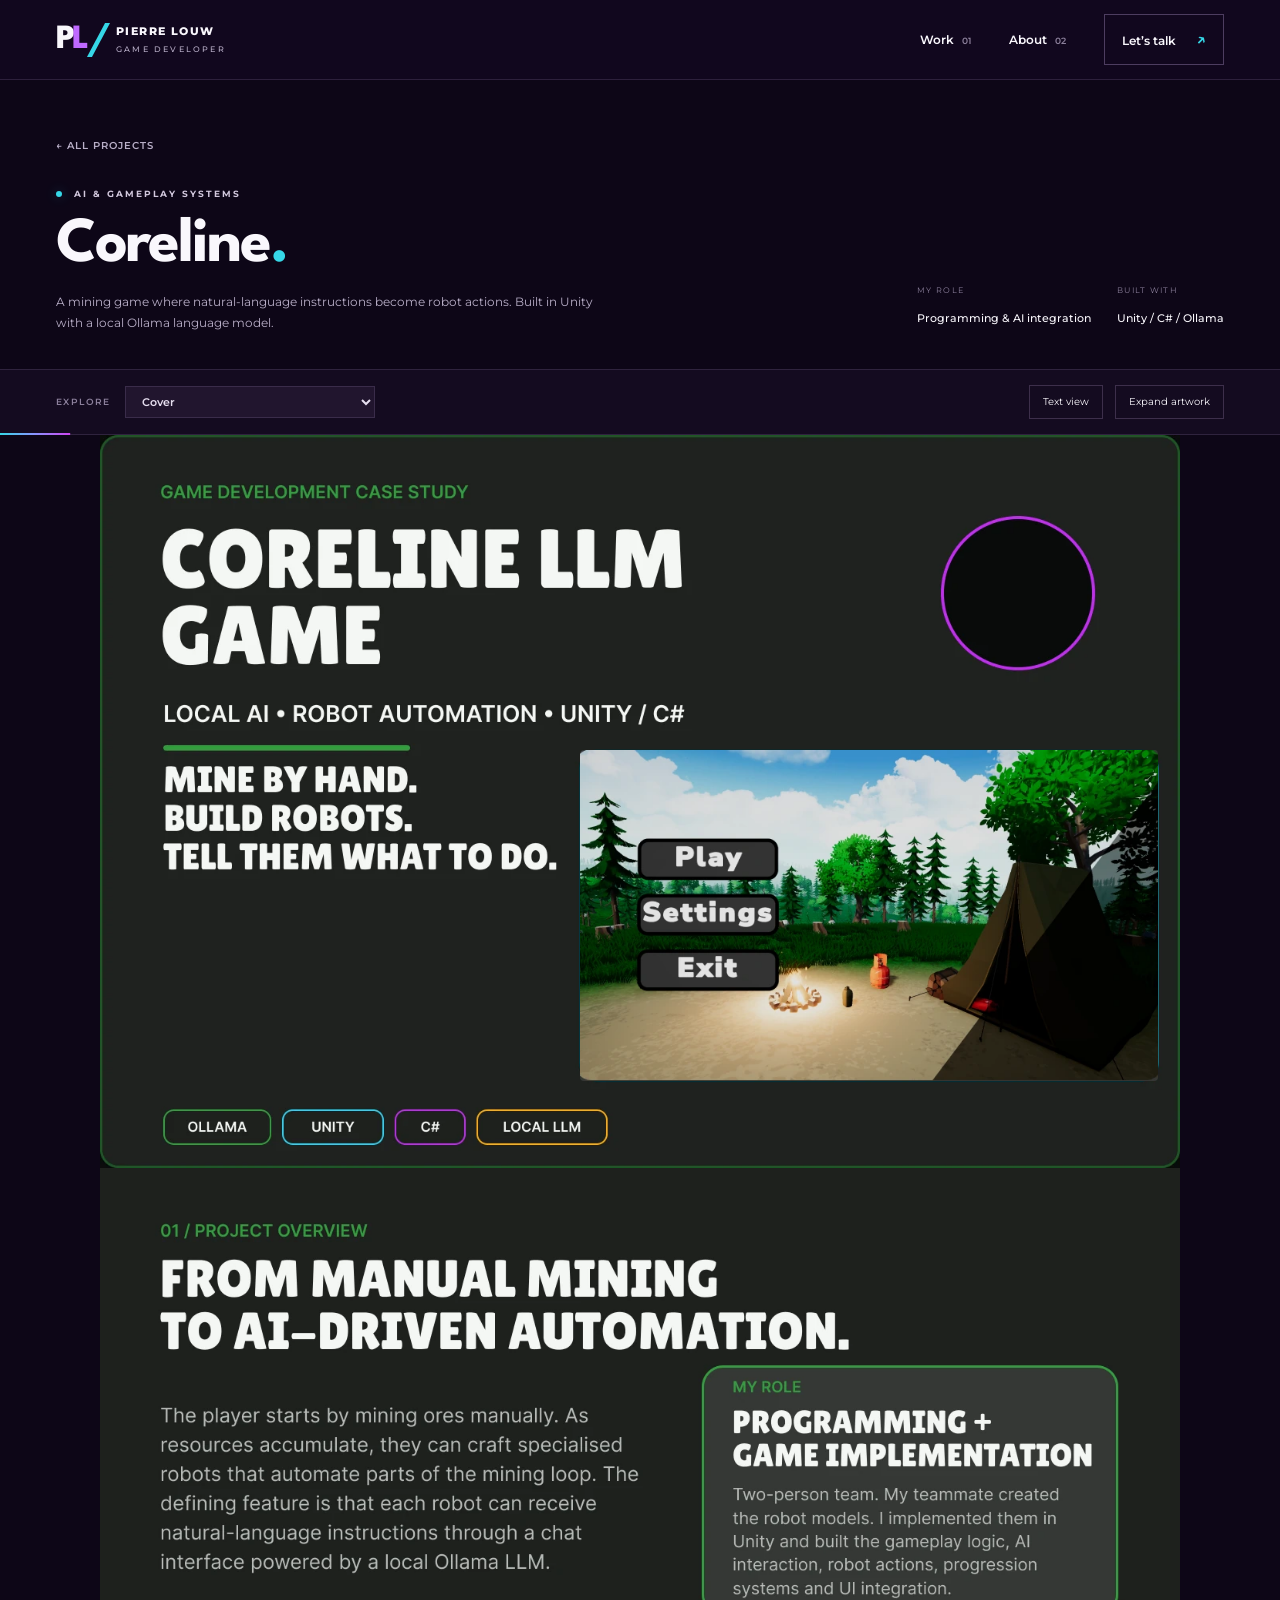
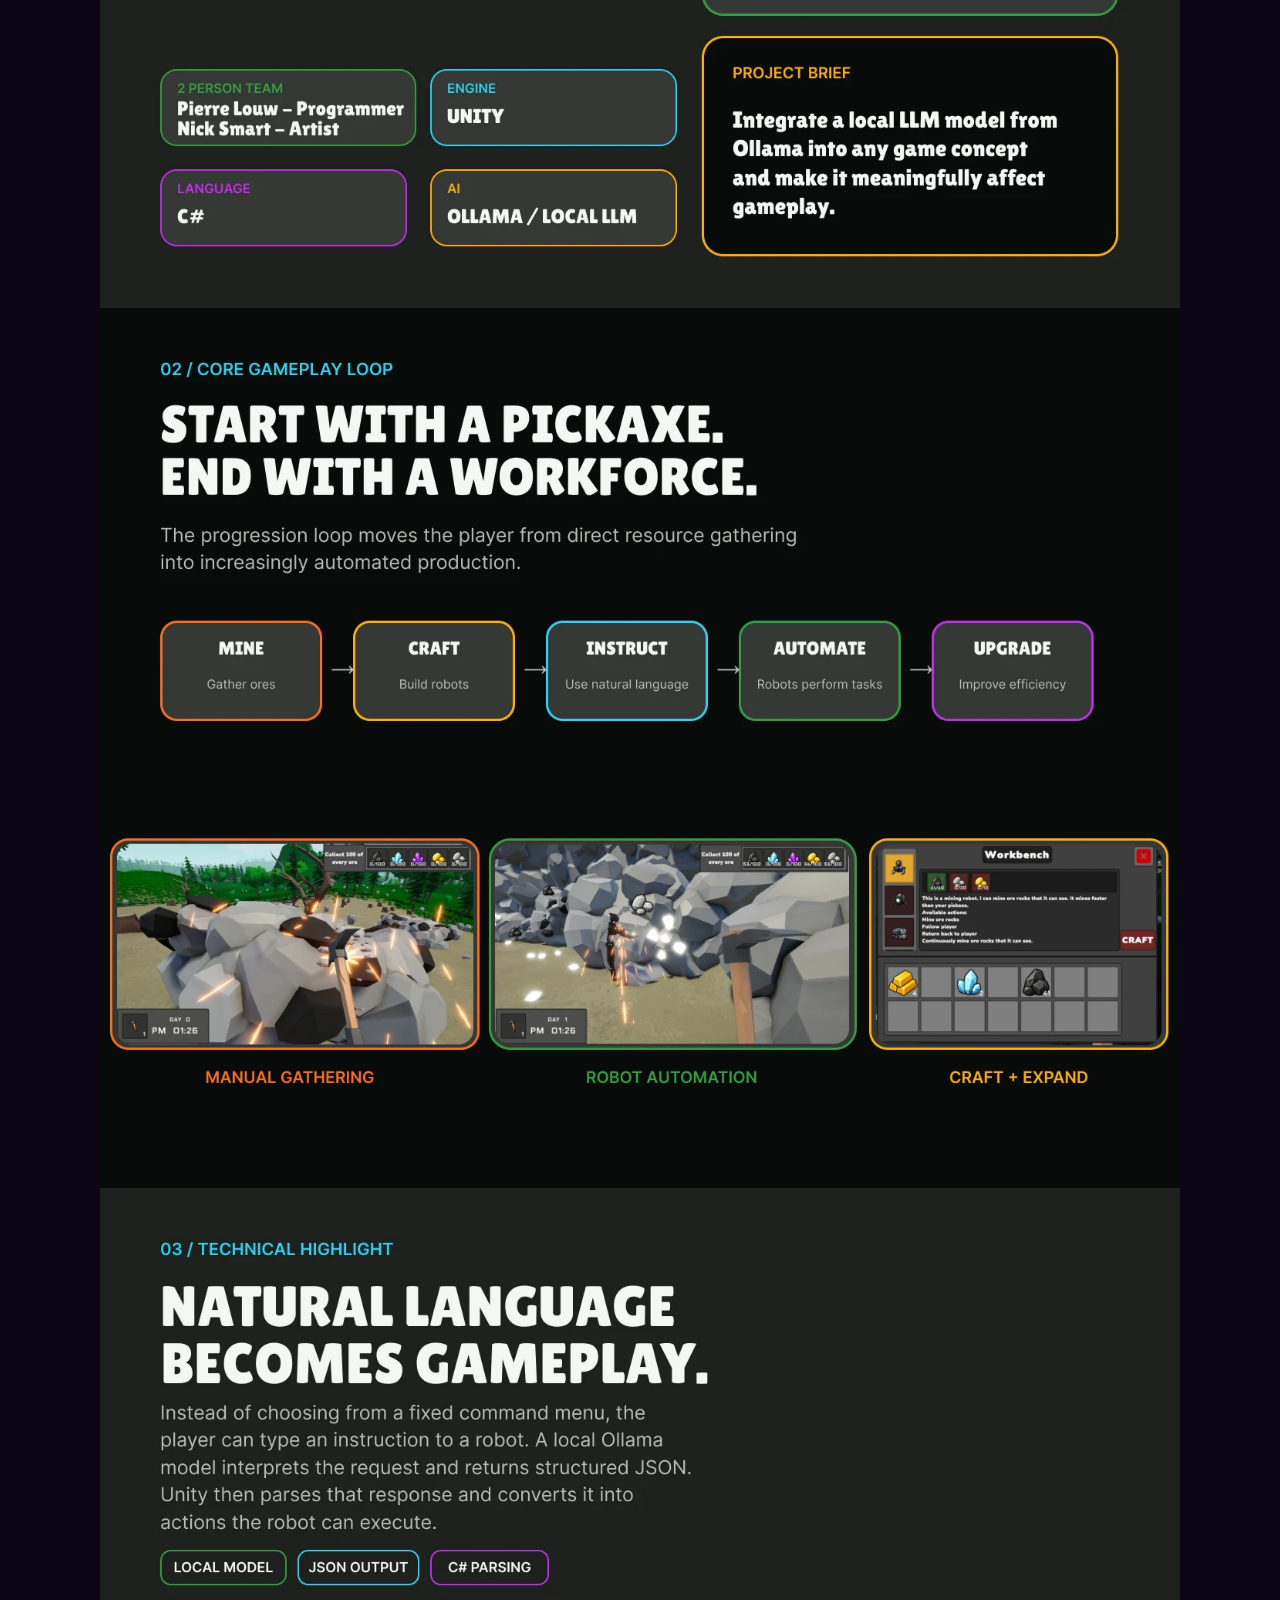
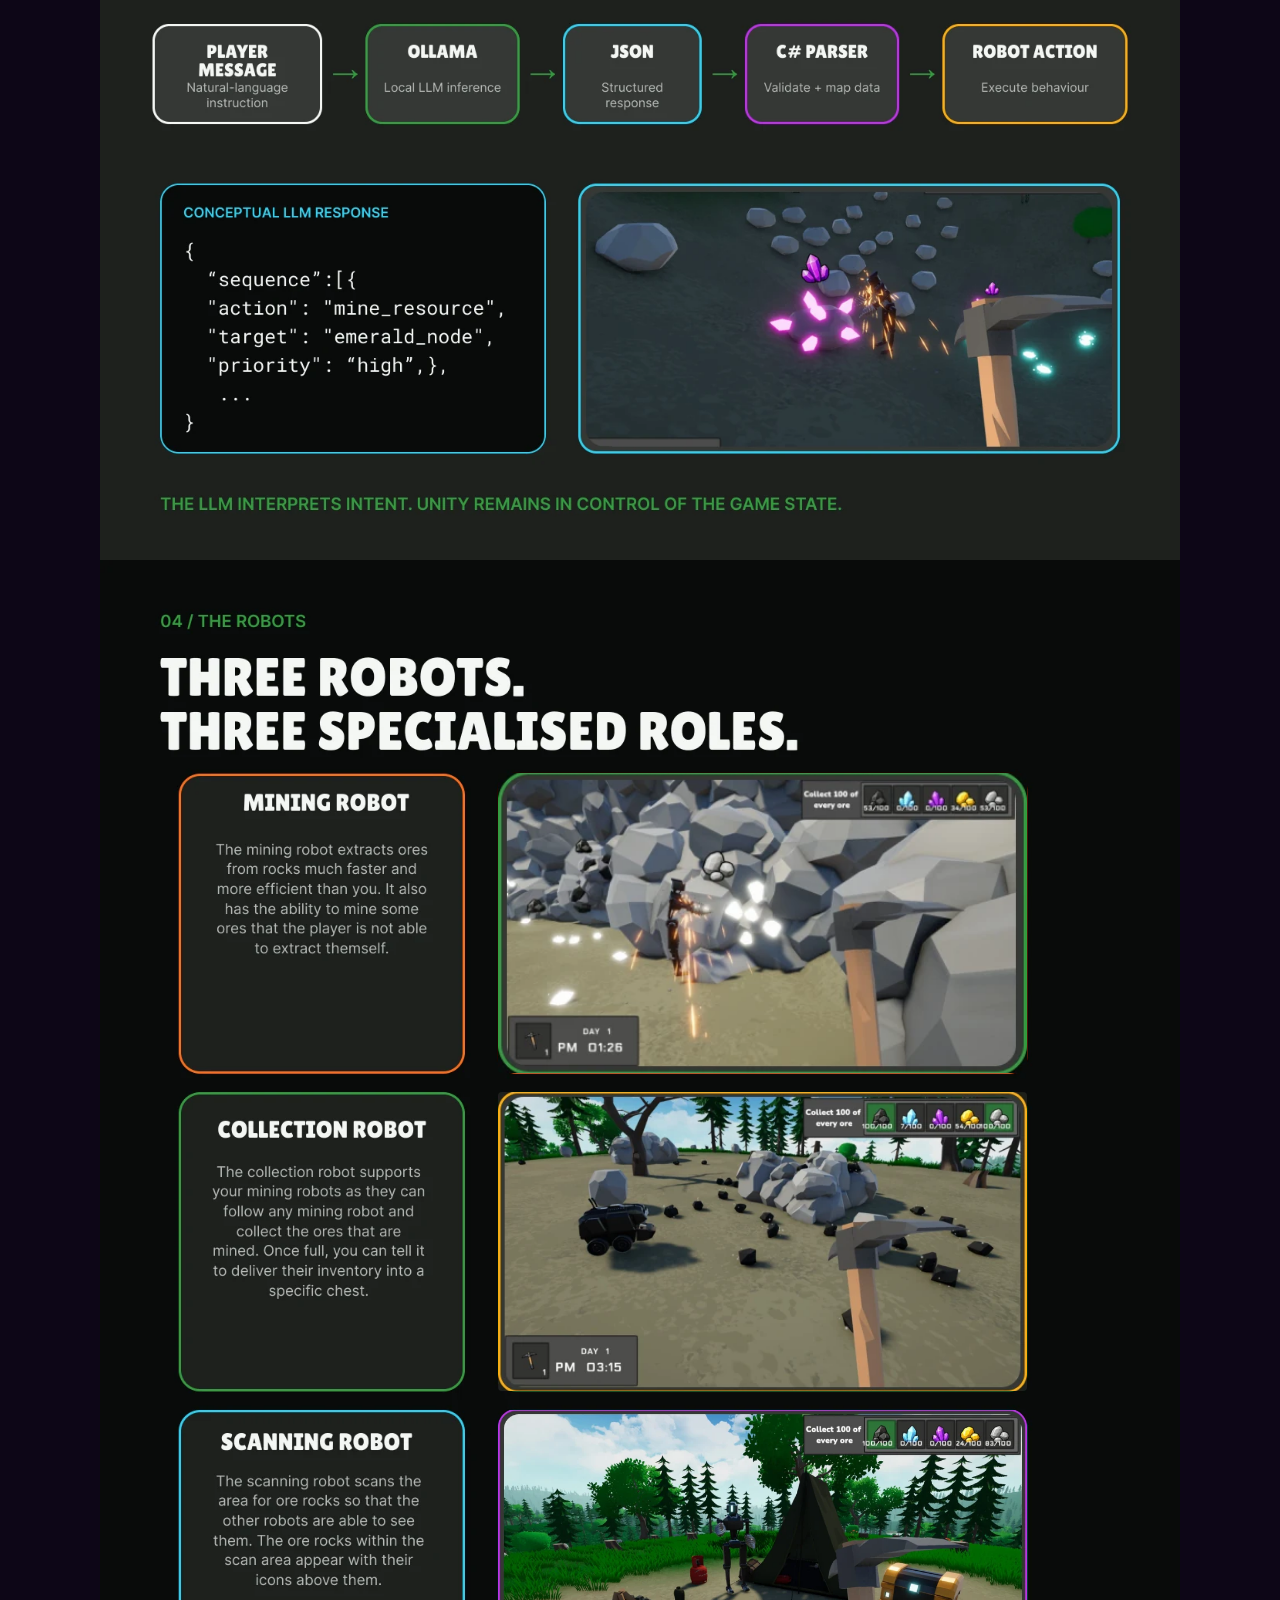
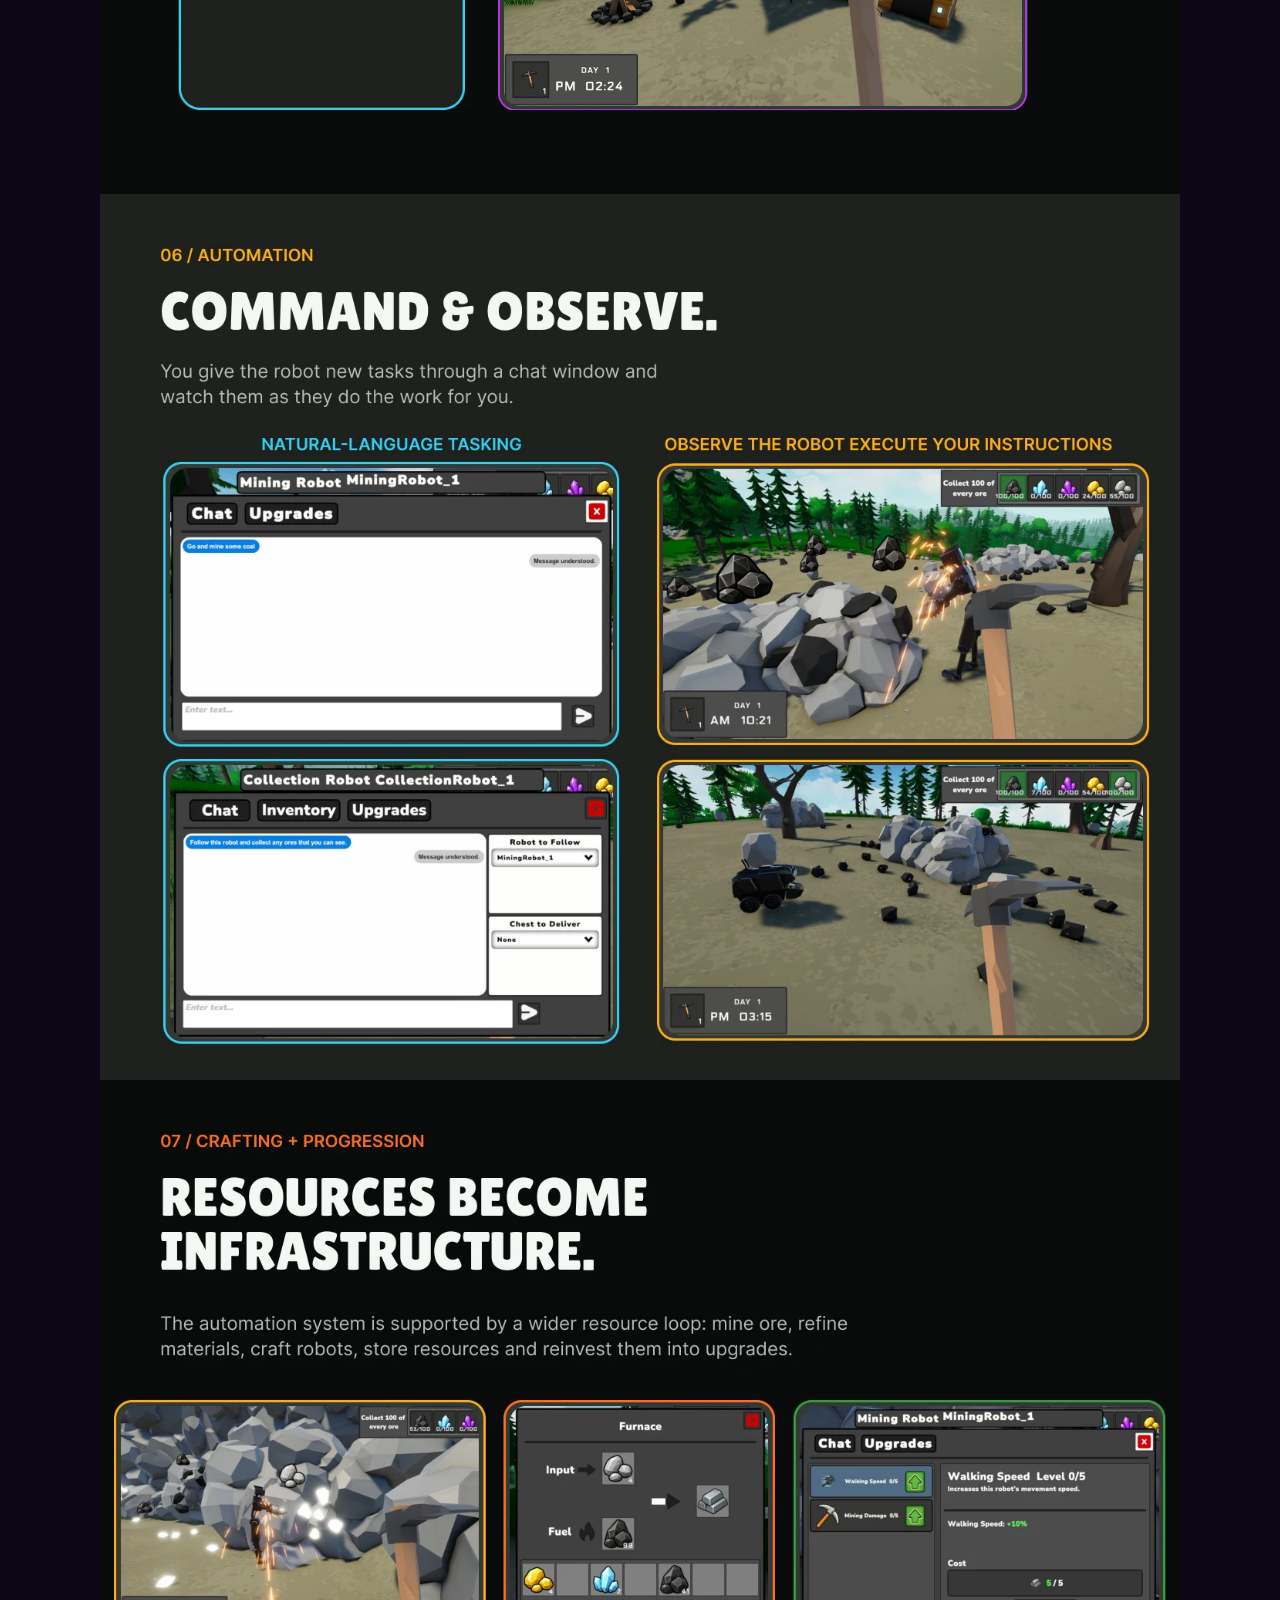
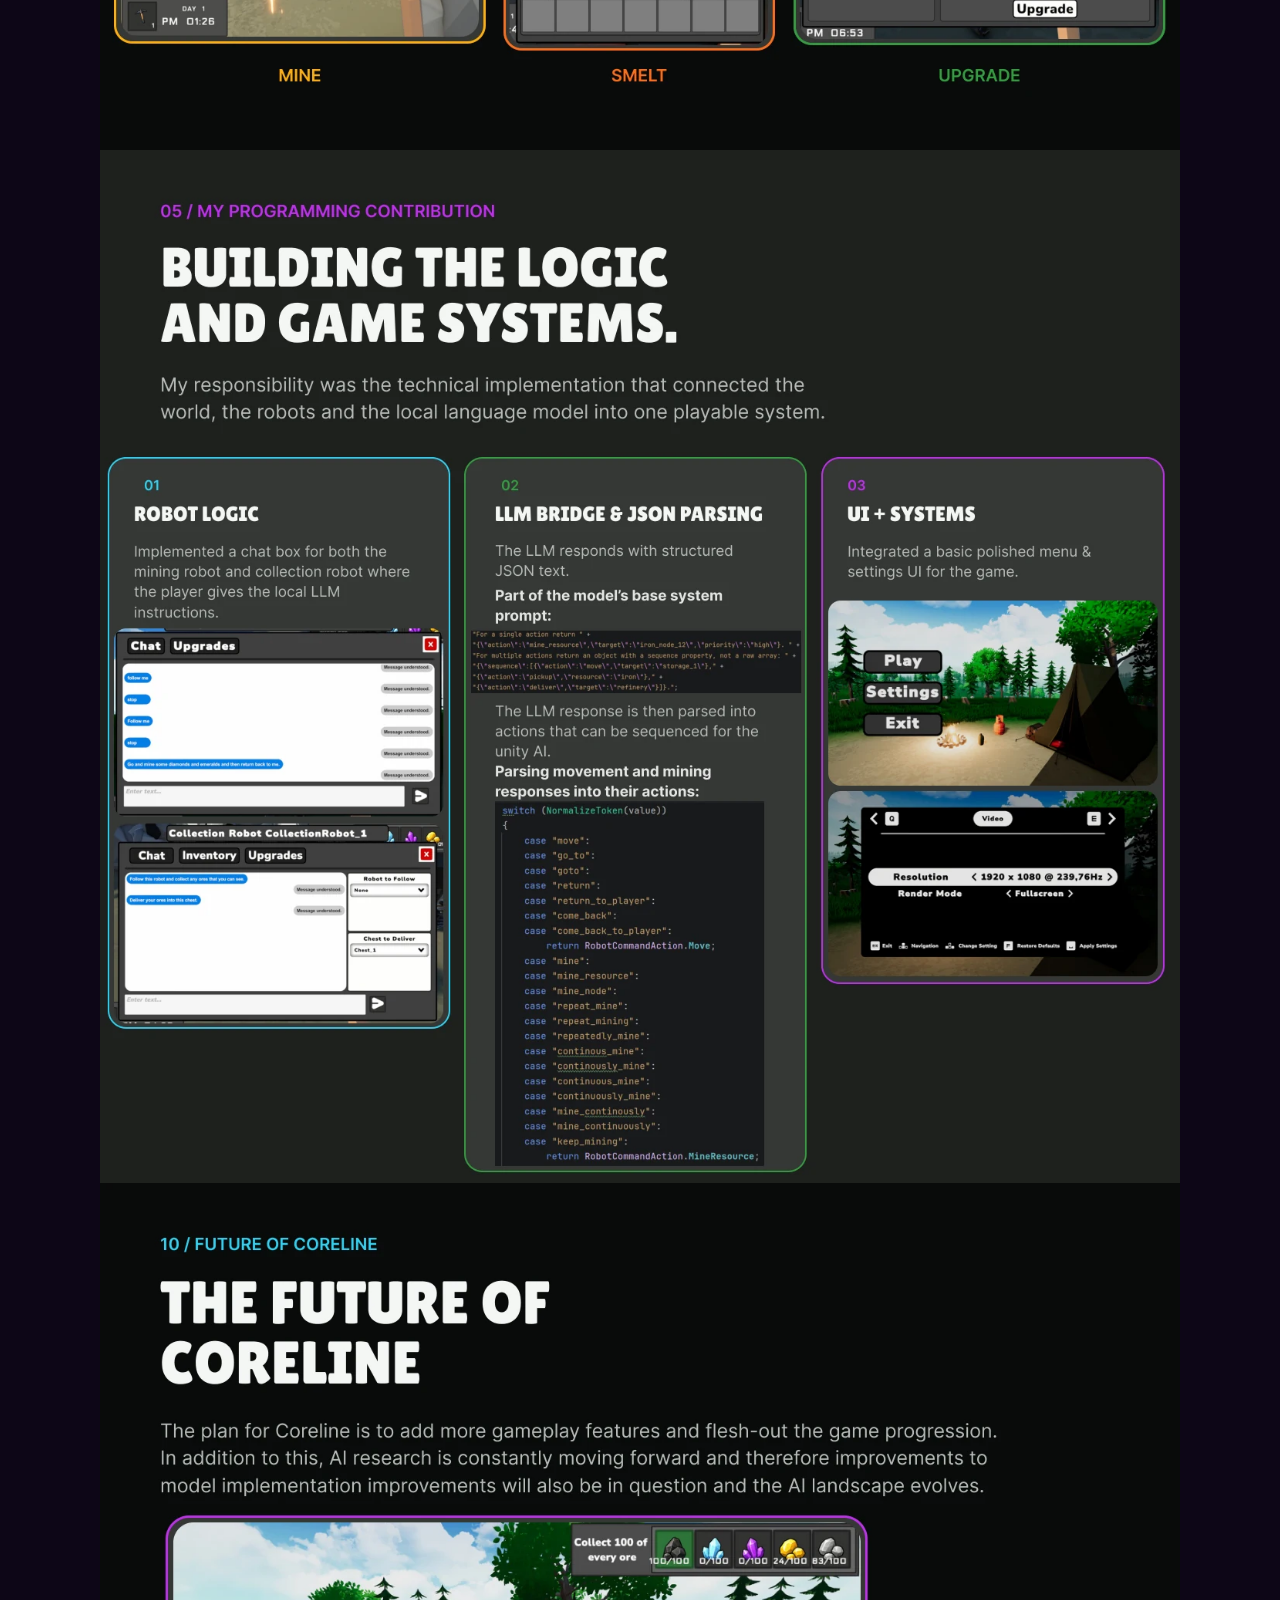
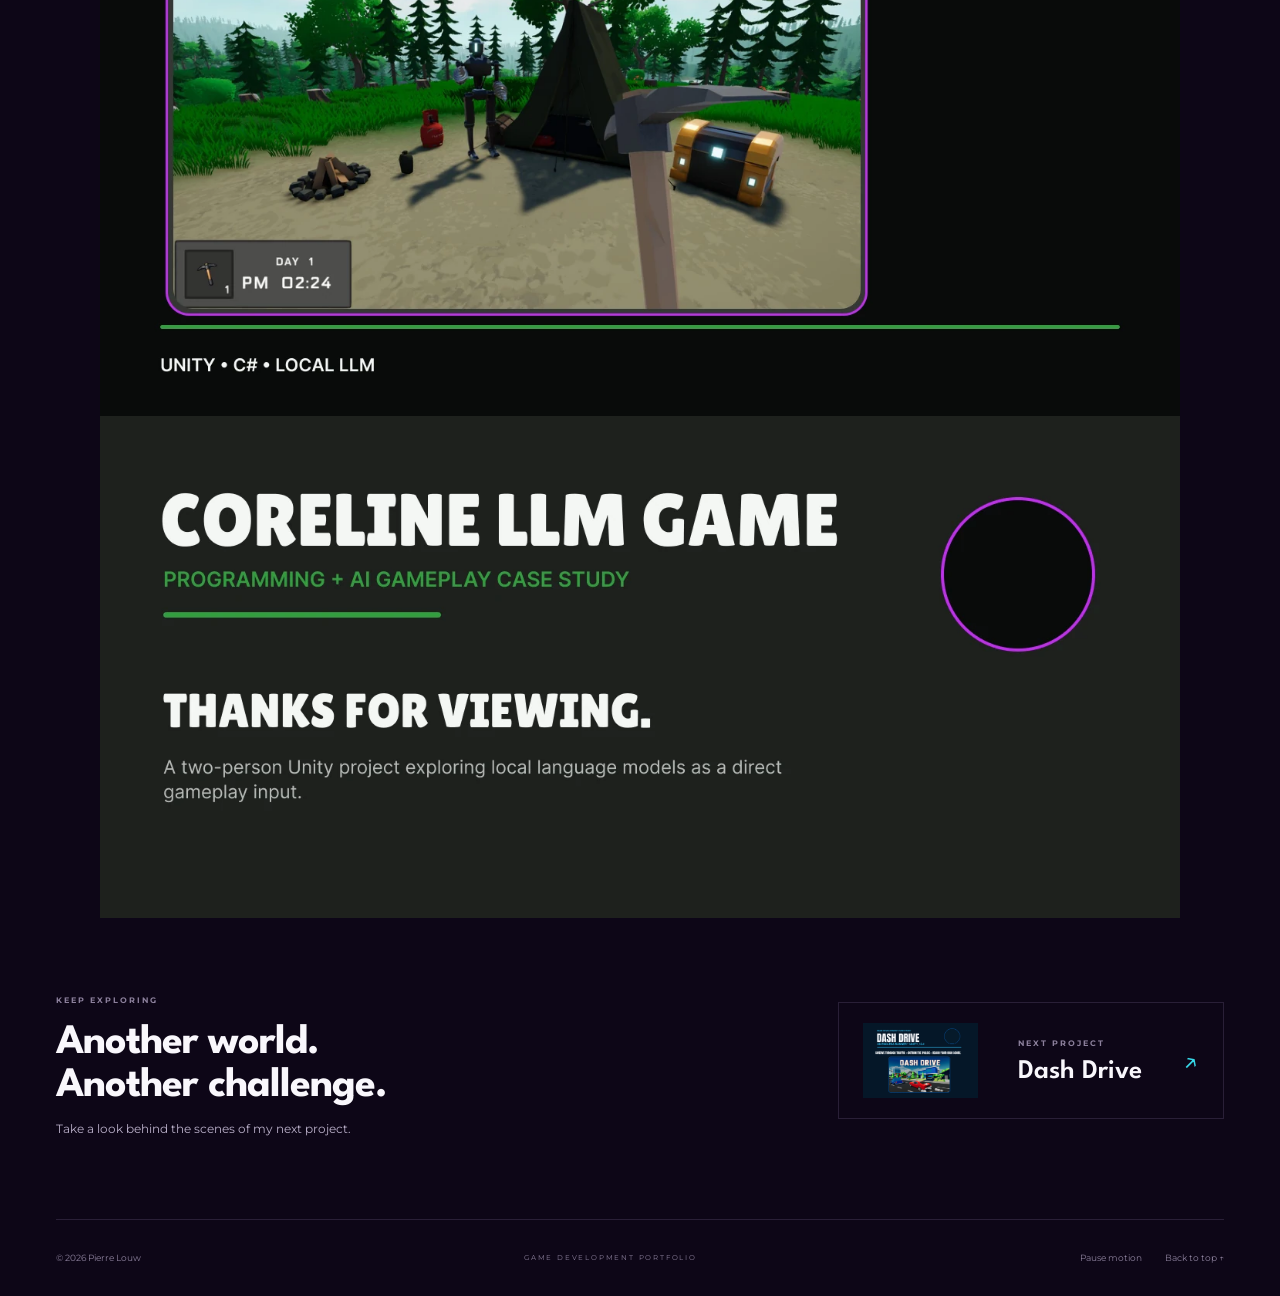
==== projects/coreline.html @ e6b5638c "Build Pierre Louw game development portfolio with scrolling case studies" ====
<!doctype html>
<html lang="en" class="project-document"><head><meta charset="utf-8"><meta name="viewport" content="width=device-width, initial-scale=1"><meta name="theme-color" content="#130821"><title>Coreline — Pierre Louw</title><meta name="description" content="A mining game where natural-language instructions become robot actions. Built in Unity with a local Ollama language model."><link rel="canonical" href="https://fate2664.github.io/projects/coreline.html"><meta property="og:title" content="Coreline — Pierre Louw"><meta property="og:description" content="A mining game where natural-language instructions become robot actions. Built in Unity with a local Ollama language model."><meta property="og:type" content="article"><meta property="og:url" content="https://fate2664.github.io/projects/coreline.html"><meta property="og:image" content="https://fate2664.github.io/assets/images/coreline-thumbnail.webp"><link rel="icon" href="../assets/images/favicon.svg" type="image/svg+xml"><link rel="preconnect" href="https://fonts.googleapis.com"><link rel="preconnect" href="https://fonts.gstatic.com" crossorigin><link href="https://fonts.googleapis.com/css2?family=League+Spartan:wght@400;500;600;700;800;900&family=Montserrat:wght@400;500;600;700;800&display=swap" rel="stylesheet"><link rel="stylesheet" href="../assets/css/styles.css"><script src="../assets/js/site.js" defer></script><script src="../assets/js/media.js" defer></script><script src="../assets/js/project.js" defer></script></head>
<body class="project-page"><a class="skip-link" href="#main">Skip to project</a>
<header class="site-header"><div class="header-inner wrap"><a class="brand" href="../" aria-label="Pierre Louw home"><span class="brand-symbol" aria-hidden="true">P<span>L</span><i></i></span><span class="brand-name">PIERRE LOUW<span>GAME DEVELOPER</span></span></a><button class="menu-toggle" aria-expanded="false" aria-controls="main-nav" aria-label="Open navigation"><span></span><span></span></button><nav id="main-nav" aria-label="Main navigation"><a href="../#work">Work<span>01</span></a><a href="../#about">About<span>02</span></a><a href="../#contact" class="nav-contact">Let’s talk <span aria-hidden="true">↗</span></a></nav></div></header>
<main id="main"><div class="project-header wrap"><a class="back-link" href="../#work">← ALL PROJECTS</a><div class="project-title-row"><div><p class="eyebrow"><span class="status-dot" aria-hidden="true"></span>AI & GAMEPLAY SYSTEMS</p><h1>Coreline<span class="cyan">.</span></h1><p class="project-intro">A mining game where natural-language instructions become robot actions. Built in Unity with a local Ollama language model.</p></div><div class="project-facts"><div><span>MY ROLE</span><strong>Programming & AI integration</strong></div><div><span>BUILT WITH</span><strong>Unity / C# / Ollama</strong></div></div></div></div>
<div class="project-toolbar"><div class="wrap project-toolbar-inner"><label for="section-select"><span>EXPLORE</span><select id="section-select" aria-label="Jump to a project section"><option value="section-01">Cover</option><option value="section-02">Project overview</option><option value="section-03">Core gameplay loop</option><option value="section-04">Natural language becomes gameplay</option><option value="section-05">The robots</option><option value="section-06">Command & observe</option><option value="section-07">Crafting & progression</option><option value="section-08">Programming contribution</option><option value="section-09">The future</option><option value="section-10">Thanks for viewing</option></select></label><div class="toolbar-buttons"><button type="button" class="toolbar-button" data-text-view aria-pressed="false">Text view</button><button type="button" class="toolbar-button expand-button" data-expand aria-pressed="false">Expand artwork</button></div></div><div class="reading-progress" aria-hidden="true"></div></div>
<noscript><style>.project-toolbar{display:none}.section-copy{display:block}</style><p class="viewer-note">The artwork and project text are available below. Enable JavaScript for section navigation and media controls.</p></noscript>
<div class="gallery" data-project="coreline"><section class="art-section" id="section-01" data-title="Cover" data-width="1400" data-height="950" aria-label="Cover">
  <div class="artwork" style="--section-ratio:1400/950"><img src="../assets/projects/coreline/section-01.webp" alt="Coreline — Cover. Select Text view above for the written content." width="1400" height="950" loading="eager" decoding="async"><img class="media-overlay cover-overlay" src="../assets/images/coreline-menu.webp" alt="Coreline main menu at a forest campsite" width="733" height="413"></div>
  <div class="section-copy"><h2>Cover</h2><p>GAME DEVELOPMENT CASE STUDY
CORELINE LLM 
GAME
LOCAL AI • ROBOT AUTOMATION • UNITY / C#
MINE BY HAND. 
BUILD ROBOTS.
TELL THEM WHAT TO DO.
OLLAMA
UNITY
C#
LOCAL LLM</p></div></section><section class="art-section" id="section-02" data-title="Project overview" data-width="1400" data-height="960" aria-label="Project overview">
  <div class="artwork" style="--section-ratio:1400/960"><img src="../assets/projects/coreline/section-02.webp" alt="Coreline — Project overview. Select Text view above for the written content." width="1400" height="960" loading="lazy" decoding="async"></div>
  <div class="section-copy"><h2>Project overview</h2><p>01 / PROJECT OVERVIEW
FROM MANUAL MINING
TO AI-DRIVEN AUTOMATION.
The player starts by mining ores manually. As 
resources accumulate, they can craft specialised 
robots that automate parts of the mining loop. The 
defining feature is that each robot can receive 
natural-language instructions through a chat 
interface powered by a local Ollama LLM.
MY ROLE
PROGRAMMING +
GAME IMPLEMENTATION
Two-person team. My teammate created 
the robot models. I implemented them in 
Unity and built the gameplay logic, AI 
interaction, robot actions, progression 
systems and UI integration.
2 PERSON TEAM
Pierre Louw - Programmer
Nick Smart - Artist
ENGINE
UNITY
PROJECT BRIEF
Integrate a local LLM model from 
Ollama into any game concept 
and make it meaningfully affect 
gameplay.
LANGUAGE
C#
AI
OLLAMA / LOCAL LLM</p></div></section><section class="art-section" id="section-03" data-title="Core gameplay loop" data-width="1400" data-height="1140" aria-label="Core gameplay loop">
  <div class="artwork" style="--section-ratio:1400/1140"><img src="../assets/projects/coreline/section-03.webp" alt="Coreline — Core gameplay loop. Select Text view above for the written content." width="1400" height="1140" loading="lazy" decoding="async"></div>
  <div class="section-copy"><h2>Core gameplay loop</h2><p>02 / CORE GAMEPLAY LOOP
START WITH A PICKAXE.
END WITH A WORKFORCE.
The progression loop moves the player from direct resource gathering 
into increasingly automated production.
MINE
Gather ores
→
CRAFT
Build robots
→
INSTRUCT
Use natural language →
AUTOMATE
Robots perform tasks →
UPGRADE
Improve efficiency
MANUAL GATHERING
ROBOT AUTOMATION
CRAFT + EXPAND</p></div></section><section class="art-section" id="section-04" data-title="Natural language becomes gameplay" data-width="1400" data-height="1260" aria-label="Natural language becomes gameplay">
  <div class="artwork" style="--section-ratio:1400/1260"><img src="../assets/projects/coreline/section-04.webp" alt="Coreline — Natural language becomes gameplay. Select Text view above for the written content." width="1400" height="1260" loading="lazy" decoding="async"></div>
  <div class="section-copy"><h2>Natural language becomes gameplay</h2><p>03 / TECHNICAL HIGHLIGHT
NATURAL LANGUAGE
BECOMES GAMEPLAY.
Instead of choosing from a fixed command menu, the 
player can type an instruction to a robot. A local Ollama 
model interprets the request and returns structured JSON. 
Unity then parses that response and converts it into 
actions the robot can execute.
LOCAL MODEL
JSON OUTPUT
C# PARSING
PLAYER 
MESSAGE
Natural-language 
instruction
→
OLLAMA
Local LLM inference →
JSON
Structured 
response
→
C# PARSER
Validate + map data →
ROBOT ACTION
Execute behaviour
CONCEPTUAL LLM RESPONSE
{
  “sequence”:[{
  &quot;action&quot;: &quot;mine_resource&quot;,
  &quot;target&quot;: &quot;emerald_node&quot;,
  &quot;priority&quot;: “high”,},
   ...
}
THE LLM INTERPRETS INTENT. UNITY REMAINS IN CONTROL OF THE GAME STATE.</p></div></section><section class="art-section" id="section-05" data-title="The robots" data-width="1400" data-height="1600" aria-label="The robots">
  <div class="artwork" style="--section-ratio:1400/1600"><img src="../assets/projects/coreline/section-05.webp" alt="Coreline — The robots. Select Text view above for the written content." width="1400" height="1600" loading="lazy" decoding="async"><img class="media-overlay robot-mining" src="../assets/images/coreline-mining.webp" alt="Coreline gameplay still" loading="lazy"><img class="media-overlay robot-collection" src="../assets/images/coreline-collection.webp" alt="Coreline gameplay still" loading="lazy"><img class="media-overlay robot-scanning" src="../assets/images/coreline-scanning.webp" alt="Coreline gameplay still" loading="lazy"></div>
  <div class="section-copy"><h2>The robots</h2><p>04 / THE ROBOTS
THREE ROBOTS.
THREE SPECIALISED ROLES.
MINING ROBOT
The mining robot extracts ores 
from rocks much faster and  
more efficient than you. It also 
has the ability to mine some 
ores that the player is not able 
to extract themself.
COLLECTION ROBOT
The collection robot supports 
your mining robots as they can 
follow any mining robot and 
collect the ores that are 
mined. Once full, you can tell it 
to deliver their inventory into a 
specific chest.
SCANNING ROBOT
The scanning robot scans the 
area for ore rocks so that the 
other robots are able to see 
them. The ore rocks within the 
scan area appear with their 
icons above them.</p></div></section><section class="art-section" id="section-06" data-title="Command &amp; observe" data-width="1400" data-height="1148" aria-label="Command &amp; observe">
  <div class="artwork" style="--section-ratio:1400/1148"><img src="../assets/projects/coreline/section-06.webp" alt="Coreline — Command &amp; observe. Select Text view above for the written content." width="1400" height="1148" loading="lazy" decoding="async"></div>
  <div class="section-copy"><h2>Command &amp; observe</h2><p>06 / AUTOMATION
COMMAND &amp; OBSERVE.
You give the robot new tasks through a chat window and 
watch them as they do the work for you.
NATURAL-LANGUAGE TASKING
OBSERVE THE ROBOT EXECUTE YOUR INSTRUCTIONS</p></div></section><section class="art-section" id="section-07" data-title="Crafting &amp; progression" data-width="1400" data-height="869" aria-label="Crafting &amp; progression">
  <div class="artwork" style="--section-ratio:1400/869"><img src="../assets/projects/coreline/section-07.webp" alt="Coreline — Crafting &amp; progression. Select Text view above for the written content." width="1400" height="869" loading="lazy" decoding="async"></div>
  <div class="section-copy"><h2>Crafting &amp; progression</h2><p>07 / CRAFTING + PROGRESSION
RESOURCES BECOME
INFRASTRUCTURE.
The automation system is supported by a wider resource loop: mine ore, refine 
materials, craft robots, store resources and reinvest them into upgrades.
MINE
SMELT
UPGRADE</p></div></section><section class="art-section" id="section-08" data-title="Programming contribution" data-width="1400" data-height="1339" aria-label="Programming contribution">
  <div class="artwork" style="--section-ratio:1400/1339"><img src="../assets/projects/coreline/section-08.webp" alt="Coreline — Programming contribution. Select Text view above for the written content." width="1400" height="1339" loading="lazy" decoding="async"></div>
  <div class="section-copy"><h2>Programming contribution</h2><p>05 / MY PROGRAMMING CONTRIBUTION
BUILDING THE LOGIC  
AND GAME SYSTEMS.
My responsibility was the technical implementation that connected the 
world, the robots and the local language model into one playable system.
ROBOT LOGIC
01
LLM BRIDGE &amp; JSON PARSING
02
03
UI + SYSTEMS
Implemented a chat box for both the 
mining robot and collection robot where 
the player gives the local LLM 
instructions.
The LLM responds with structured 
JSON text.
Part of the model’s base system 
prompt:
Integrated a basic polished menu &amp; 
settings UI for the game.
The LLM response is then parsed into 
actions that can be sequenced for the 
unity AI.
Parsing movement and mining 
responses into their actions:</p></div></section><section class="art-section" id="section-09" data-title="The future" data-width="1400" data-height="1080" aria-label="The future">
  <div class="artwork" style="--section-ratio:1400/1080"><img src="../assets/projects/coreline/section-09.webp" alt="Coreline — The future. Select Text view above for the written content." width="1400" height="1080" loading="lazy" decoding="async"></div>
  <div class="section-copy"><h2>The future</h2><p>10 / FUTURE OF CORELINE
THE FUTURE OF 
CORELINE
The plan for Coreline is to add more gameplay features and flesh-out the game progression. 
In addition to this, AI research is constantly moving forward and therefore improvements to 
model implementation improvements will also be in question and the AI landscape evolves.
UNITY • C# • LOCAL LLM</p></div></section><section class="art-section" id="section-10" data-title="Thanks for viewing" data-width="1400" data-height="650" aria-label="Thanks for viewing">
  <div class="artwork" style="--section-ratio:1400/650"><img src="../assets/projects/coreline/section-10.webp" alt="Coreline — Thanks for viewing. Select Text view above for the written content." width="1400" height="650" loading="lazy" decoding="async"></div>
  <div class="section-copy"><h2>Thanks for viewing</h2><p>CORELINE LLM GAME
PROGRAMMING + AI GAMEPLAY CASE STUDY
THANKS FOR VIEWING.
A two-person Unity project exploring local language models as a direct 
gameplay input.</p></div></section></div>
<div class="project-next wrap"><div><p class="small-label">KEEP EXPLORING</p><h2>Another world.<br>Another challenge.</h2><p>Take a look behind the scenes of my next project.</p></div><a class="next-project-link" href="dash-drive.html"><img src="../assets/images/dash-drive-thumbnail.webp" alt="" width="115" height="75" loading="lazy"><span><span class="small-label">NEXT PROJECT</span><strong>Dash Drive</strong></span><span aria-hidden="true">↗</span></a></div></main>
<footer class="site-footer wrap"><p>© <span data-year>2026</span> Pierre Louw</p><span>GAME DEVELOPMENT PORTFOLIO</span><div><button class="motion-toggle" type="button" aria-pressed="false">Pause motion</button><a href="#main">Back to top ↑</a></div></footer></body></html>
---- assets/css/styles.css ----
:root{--bg:#130821;--deep:#0d0617;--panel:#1b102a;--white:#f9f7fc;--muted:#b9afc8;--faint:#8c809c;--cyan:#36d7e7;--purple:#bf69ff;--line:rgba(201,174,235,.15);--gradient:linear-gradient(110deg,#36d7e7 0%,#8895ff 48%,#ce45f1 100%);--heading:'League Spartan',Arial,sans-serif;--body:'Montserrat',Arial,sans-serif}
*{box-sizing:border-box}html{scroll-behavior:smooth;scroll-padding-top:105px}body{margin:0;background:var(--bg);color:var(--white);font-family:var(--body);font-size:14px;line-height:1.8;-webkit-font-smoothing:antialiased}button,input,select{font:inherit}button,a{-webkit-tap-highlight-color:transparent}button{cursor:pointer}a{color:inherit;text-decoration:none}img{max-width:100%;display:block}svg{display:block}button{color:inherit}h1,h2,h3,p{margin:0}h1,h2,h3{font-family:var(--heading);line-height:1.02}a,button,select{touch-action:manipulation}a:focus-visible,button:focus-visible,select:focus-visible{outline:2px solid var(--cyan);outline-offset:6px}::selection{background:#7955b0;color:white}.wrap{width:min(1240px,calc(100% - 112px));margin-inline:auto}.gradient-text{background:var(--gradient);-webkit-background-clip:text;background-clip:text;color:transparent}.cyan{color:var(--cyan)}.purple{color:var(--purple)}.small-label,.eyebrow{font-size:10px;letter-spacing:2px;font-weight:700}.eyebrow{display:flex;align-items:center;gap:12px;line-height:1.7;color:#d2c8dd}.section-number{color:var(--cyan)}.section-space{padding-block:112px}.skip-link{position:fixed;top:10px;left:20px;z-index:1000;transform:translateY(-200%);background:var(--cyan);color:var(--deep);padding:10px 18px}.skip-link:focus{transform:none}
.site-header{height:96px;position:relative;z-index:30;border-bottom:1px solid var(--line);background:rgba(19,8,33,.8)}.header-inner{height:100%;display:flex;justify-content:space-between;align-items:center}.brand{display:flex;align-items:center;gap:15px}.brand-symbol{position:relative;display:inline-flex;align-items:center;font:800 34px/1 var(--heading);letter-spacing:-3px}.brand-symbol>span{color:var(--purple)}.brand-symbol i{display:block;width:5px;height:34px;background:var(--cyan);transform:skew(-28deg);margin-left:10px}.brand-name{font-size:11px;font-weight:800;letter-spacing:1.4px;line-height:1.4}.brand-name>span{font-size:8px;font-weight:500;display:block;letter-spacing:2.2px;color:var(--muted);margin-top:4px}nav{display:flex;align-items:center;gap:38px}nav a{font-size:12px;font-weight:600;display:flex;gap:8px;align-items:baseline;transition:color .2s}nav a>span{font-size:9px;color:var(--faint)}nav a:hover{color:var(--cyan)}nav .nav-contact{border:1px solid rgba(167,143,195,.4);padding:9px 17px;gap:20px}nav .nav-contact>span{font-size:17px;color:var(--cyan)}.menu-toggle{display:none}
.hero{position:relative;min-height:680px;padding-top:74px;padding-bottom:90px;display:grid;grid-template-columns:1.1fr 1fr;align-items:center;gap:15px}.hero-copy{position:relative;z-index:2}.hero h1{font-size:clamp(80px,8.2vw,122px);font-weight:800;letter-spacing:-4.5px;margin:26px 0 18px;line-height:.88}.hero-role{font-size:18px;font-weight:600;letter-spacing:-.6px}.hero-description{font-size:14px;line-height:1.9;margin-top:16px;color:var(--muted)}.hero-actions{display:flex;gap:30px;align-items:center;margin-top:30px}.button{display:inline-flex;align-items:center;justify-content:center;gap:28px;font-size:11px;font-weight:800;padding:15px 22px;transition:transform .25s,box-shadow .25s;background:none;border:1px solid var(--line)}.button-primary{background:var(--gradient);border:0;color:#100b20}.button-primary:hover{transform:translateY(-3px);box-shadow:0 8px 28px #815dff33}.button>span{font-size:21px;line-height:1}.text-link{font-size:11px;font-weight:600;display:inline-flex;align-items:center;gap:17px}.text-link:hover{color:var(--cyan)}.text-link>span{font-size:18px}.status-dot{width:6px;height:6px;border-radius:50%;background:var(--cyan);box-shadow:0 0 12px #36d7e74d}.hero-bottom{position:absolute;bottom:27px;inset-inline:0;display:flex;justify-content:space-between;align-items:center;color:var(--faint)}.hero-bottom .small-label{font-size:8px;letter-spacing:1.9px}.scroll-cue{font-size:8px;letter-spacing:2px;display:flex;align-items:center;gap:20px}.scroll-cue>span{color:var(--cyan);font-size:20px;animation:scroll-cue 2.5s ease-in-out infinite}
.hero-art{height:470px;position:relative;isolation:isolate;perspective:800px;--pointer-x:0deg;--pointer-y:0deg}.shard{position:absolute;inset:0;transition:transform .8s ease}.shard-back{background:linear-gradient(15deg,#431866,#9a27d2);clip-path:polygon(14% 1%,87% 1%,51% 70%);opacity:.72;transform:translateY(-28px);animation:float-back 8s ease-in-out infinite}.shard-left{background:linear-gradient(20deg,#34c6dd,#9a7cf7 65%,#b936ed);clip-path:polygon(47% 0%,6% 87%,69% 87%);opacity:.8;transform:translateY(7px);animation:float-left 9s ease-in-out infinite}.shard-right{background:linear-gradient(170deg,#b345eb,#7d71eb 50%,#32cbdf);clip-path:polygon(94% 4%,48% 60%,91% 96%);opacity:.85;animation:float-right 10s ease-in-out infinite}.shard-front{background:linear-gradient(30deg,#9955f0,#3ab8df);clip-path:polygon(50% 57%,22% 100%,76% 100%);opacity:.38}.controller-wrap{position:absolute;inset:0;display:grid;place-items:center;transform:rotateY(var(--pointer-x)) rotateX(var(--pointer-y));transition:transform .8s ease;filter:drop-shadow(0 10px 20px #150420c9);z-index:3}.controller{width:86%;transform:rotate(-8deg);filter:drop-shadow(0 0 8px #ce83f03a)}.art-orbit{position:absolute;border:1px solid #ad8cde29;inset:15% -3%;transform:rotate(-27deg);z-index:-1}.orbit-two{inset:8% 12%;transform:rotate(33deg);border-color:#72d6e321}.art-tag{position:absolute;z-index:4;font-family:monospace;font-size:18px;border:1px solid #9f81bd6e;background:#160b26bb;backdrop-filter:blur(8px);padding:9px 14px}.tag-code{top:13%;left:-1%;color:var(--cyan);transform:rotate(-8deg)}.tag-plus{right:1%;bottom:16%;color:#dabaee;font-size:29px;line-height:1;padding:13px 18px;transform:rotate(8deg)}.art-caption{position:absolute;bottom:2%;right:12%;font-size:9px;letter-spacing:3px;color:#e2d8f2}.art-cross{position:absolute;color:var(--cyan);font-size:18px;font-weight:400}.cross-one{right:0;top:-8px}.cross-two{bottom:0;left:-2%;color:var(--purple)}
.tool-strip{border-block:1px solid var(--line);background:#1a0e29}.tool-strip>.wrap{display:flex;justify-content:space-between;align-items:center;gap:16px;padding-block:22px;font-size:11px;font-weight:700;letter-spacing:2px;color:#c7bbd7}.tool-strip i{height:4px;width:4px;flex-shrink:0;background:var(--purple);transform:rotate(45deg)}.section-heading{display:flex;justify-content:space-between;align-items:end;gap:40px;margin-bottom:46px}.section-heading h2,.about-heading h2,.contact-section h2{font-size:clamp(42px,4.6vw,66px);font-weight:700;letter-spacing:-2px;margin-top:20px;line-height:1.02}.section-heading>p{color:var(--muted);font-size:12px;padding-bottom:5px;line-height:1.9}.project-grid{display:grid;grid-template-columns:1fr 1fr;gap:36px}.project-card{display:block;min-width:0}.project-image{position:relative;height:auto;aspect-ratio:1.42;overflow:hidden;border:1px solid var(--line);background:#051724}.project-image img{width:100%;height:100%;object-fit:contain;transition:transform .65s cubic-bezier(.2,.8,.2,1),filter .65s}.coreline-image{background:#1e2420}.project-open{position:absolute;right:18px;top:18px;display:grid;place-items:center;height:38px;width:38px;border-radius:50%;border:1px solid #ffffff30;background:#10081dbe;font-size:23px;transition:background .25s,transform .25s;opacity:0;transform:translate(-6px,6px)}.project-card:hover .project-image img{transform:scale(1.025);filter:brightness(1.08)}.project-card:hover .project-open,.project-card:focus-visible .project-open{opacity:1;transform:none;background:#201136}.project-index{position:absolute;bottom:15px;left:18px;font-size:8px;font-weight:600;letter-spacing:1.5px;background:#0c0617c9;padding:4px 8px;color:#e0d7ed;opacity:0;transition:opacity .25s}.project-card:hover .project-index{opacity:1}.project-meta{display:flex;justify-content:space-between;gap:12px;font-size:8px;letter-spacing:1.4px;font-weight:700;margin-top:23px}.project-category{color:var(--cyan)}.project-type{color:var(--faint)}.project-card h3{font-size:33px;letter-spacing:-.8px;margin-top:12px;display:flex;justify-content:space-between;align-items:center}.project-card h3>span{font-family:var(--body);font-size:25px;font-weight:400;color:#d4aef4;transition:transform .25s}.project-card:hover h3>span{transform:translate(3px,-3px)}.project-card>p{color:var(--muted);margin-top:10px;font-size:12px}.project-bottom{border-top:1px solid var(--line);margin-top:22px;padding-top:16px;display:flex;justify-content:space-between;font-size:9px;color:var(--faint);gap:10px}.project-bottom>span:last-child{color:#dfd4ec}.project-bottom>span:last-child>span{margin-left:10px;color:var(--cyan)}
.about-section{background:linear-gradient(105deg,#1c102c,#160c25);border-block:1px solid var(--line)}.about-grid{display:grid;grid-template-columns:1fr 1fr;gap:90px}.about-heading h2{font-size:58px}.about-copy p{font-size:13px;line-height:2;color:var(--muted);margin-top:20px}.about-copy .about-lead{font-family:var(--heading);font-size:26px;line-height:1.4;color:var(--white);margin-top:0;letter-spacing:-.3px}.about-copy strong{font-weight:500;color:#e1d9eb}.skills-list{margin-top:34px;border-top:1px solid var(--line)}.skills-list>div{padding-top:22px}.skills-list .small-label{font-size:8px;letter-spacing:1.7px;color:#a898b9}.skills-list p{margin-top:5px;font-size:12px;color:#e0d7ec}.skills-list p span{color:#785492;margin:0 8px}.about-geometry{width:230px;height:150px;margin-top:38px;position:relative}.about-geometry>span{position:absolute;inset:0;clip-path:polygon(0 0,100% 0,50% 100%);background:linear-gradient(160deg,#8940dc,#4446b1);opacity:.6}.about-geometry>span:nth-child(2){transform:rotate(180deg) translate(0,0);background:linear-gradient(15deg,#31d3e6,#ab38e9);width:140px;left:45px;opacity:.8}.about-geometry>span:nth-child(3){transform:translateX(35px);background:linear-gradient(80deg,#32cee240,#981ae962);width:100px}.about-geometry>div{position:absolute;inset:0;display:grid;place-items:center;font-family:monospace;font-size:31px;color:#f2eaff}.location{margin-top:24px;color:var(--muted);font-size:10px}.location>span{color:var(--cyan);font-size:20px;vertical-align:middle;margin-right:8px}.contact-section{position:relative;overflow:hidden;padding-block:110px 120px}.contact-section h2{font-size:80px}.contact-section p:not(.eyebrow){color:var(--muted);font-size:13px;line-height:1.9;margin-top:24px}.contact-email{display:inline-flex;gap:35px;font-size:24px;letter-spacing:-.5px;margin-top:33px;padding-bottom:12px;border-bottom:1px solid #87669e;font-weight:600;transition:border-color .2s,color .2s}.contact-email>span{color:var(--cyan)}.contact-email:hover{border-color:var(--cyan);color:var(--cyan)}.contact-github{display:flex;width:fit-content;margin-top:20px;color:var(--muted)}.contact-shape{position:absolute;right:-70px;top:90px;height:400px;width:400px;clip-path:polygon(50% 0,100% 100%,0 100%);background:linear-gradient(155deg,#b83bee15,#8156cf3b,#31c6df0c);transform:rotate(30deg);z-index:-1}.site-footer{border-top:1px solid var(--line);padding-block:24px;display:flex;justify-content:space-between;align-items:center;gap:25px;color:var(--faint);font-size:9px}.site-footer>span{font-size:7px;letter-spacing:1.8px}.site-footer>div{display:flex;align-items:center;gap:23px}.motion-toggle{border:0;background:none;color:var(--faint);padding:6px 0;font-size:9px}.site-footer a:hover,.motion-toggle:hover{color:var(--cyan)}
/* Project galleries: continuous artwork, real URLs, and an accessible text view. */
.project-page{background:var(--deep)}.project-page .site-header{height:80px}.project-header{padding-block:52px 35px}.back-link{display:inline-flex;gap:12px;color:var(--muted);font-size:10px;font-weight:600;letter-spacing:1px}.back-link:hover{color:var(--cyan)}.project-title-row{display:flex;justify-content:space-between;gap:35px;align-items:end;margin-top:29px}.project-title-row .eyebrow{font-size:9px}.project-title-row h1{font-size:64px;letter-spacing:-2px;margin-top:12px}.project-intro{font-size:12px;color:var(--muted);max-width:550px;margin-top:12px}.project-facts{display:flex;gap:26px;white-space:nowrap;padding-bottom:4px}.project-facts>div>span{display:block;font-size:8px;letter-spacing:1.3px;color:var(--faint);margin-bottom:7px}.project-facts>div>strong{font-size:11px;font-weight:500}.project-toolbar{position:sticky;top:0;z-index:25;background:#150c22f5;backdrop-filter:blur(14px);border-block:1px solid var(--line);height:66px}.project-toolbar-inner{display:flex;align-items:center;justify-content:space-between;height:100%;gap:15px}.project-toolbar label{font-size:9px;color:var(--faint);font-weight:600;letter-spacing:1.4px;display:flex;align-items:center;gap:14px}.project-toolbar select{background:#21152e;color:#e7dff0;font-size:11px;border:1px solid var(--line);padding:7px 32px 7px 12px;max-width:250px;border-radius:0}.toolbar-buttons{display:flex;gap:12px}.toolbar-button{font-size:10px;border:1px solid #b69acc40;background:transparent;padding:6px 13px;min-height:34px;display:inline-flex;align-items:center;gap:8px}.toolbar-button:hover,.toolbar-button[aria-pressed=true]{background:#37204b;color:#fff;border-color:#a272cb}.reading-progress{height:2px;position:absolute;bottom:-1px;left:0;width:100%;transform-origin:left;transform:scaleX(0);background:var(--gradient)}.gallery{max-width:1080px;margin-inline:auto;background:#081620;position:relative}.gallery.expanded{max-width:1400px}.art-section{margin:0;position:relative;scroll-margin-top:66px}.artwork{position:relative}.artwork>img:not(.media-overlay),.artwork>video{display:block;width:100%;height:auto}.artwork>img:not(.media-overlay){aspect-ratio:var(--section-ratio);background:#15181a}.artwork>video{aspect-ratio:var(--section-ratio);object-fit:contain}.media-overlay{position:absolute;object-fit:cover;border-radius:4px}.cover-overlay{left:44.43%;top:43.05%;width:53.57%;height:45.05%}.robot-mining{left:36.86%;top:17.31%;width:49%;height:24.31%}.robot-collection{left:36.86%;top:43.13%;width:49%;height:24.25%}.robot-scanning{left:36.86%;top:68.88%;width:49%;height:24.31%}.section-copy{display:none;padding:48px;max-width:840px;margin:auto;color:#c6bdcf}.section-copy h2{font-size:32px;color:var(--white);margin-bottom:24px}.section-copy p{white-space:pre-line;line-height:1.9;font-size:15px}.text-mode{background:#1c1229}.text-mode .artwork{display:none}.text-mode .section-copy{display:block}.text-mode .art-section{border-bottom:1px solid var(--line)}.project-next{padding-block:65px 80px;display:flex;justify-content:space-between;align-items:center;gap:30px}.project-next .small-label{color:var(--faint);font-size:8px}.project-next h2{font-size:42px;margin-top:15px;letter-spacing:-1px}.project-next p{color:var(--muted);font-size:12px;margin-top:10px}.next-project-link{border:1px solid var(--line);padding:20px 24px;display:flex;align-items:center;gap:40px;transition:border-color .2s,background .2s}.next-project-link:hover{border-color:var(--purple);background:#261334}.next-project-link img{width:115px;height:75px;object-fit:cover}.next-project-link .small-label{display:block;margin-bottom:9px}.next-project-link strong{font:600 27px var(--heading)}.next-project-link>span:last-child{font-size:28px;color:var(--cyan)}.viewer-note{font-size:10px;color:var(--muted);padding:12px 20px;text-align:center;background:#1b1128}.viewer-note:empty{display:none}noscript .viewer-note{display:block}
.js .reveal{opacity:0;transform:translateY(24px);transition:opacity .8s ease,transform .8s cubic-bezier(.2,.7,.2,1)}.js .reveal.is-visible{opacity:1;transform:none}.intro-in{animation:enter 1s both cubic-bezier(.2,.7,.2,1)}.hero h1{animation-delay:.1s}.hero-role{animation-delay:.18s}.hero-description{animation-delay:.24s}.hero-actions{animation-delay:.3s}.hero-art{animation-delay:.2s}.project-card:nth-child(2){transition-delay:.1s!important}@keyframes enter{from{opacity:0;transform:translateY(18px)}to{opacity:1;transform:none}}@keyframes scroll-cue{0%,100%{transform:translateY(0)}50%{transform:translateY(5px)}}@keyframes float-back{0%,100%{transform:translateY(-28px)}50%{transform:translateY(-14px)}}@keyframes float-left{0%,100%{transform:translateY(7px)}50%{transform:translateY(-5px)}}@keyframes float-right{0%,100%{transform:translateY(0)}50%{transform:translateY(14px)}}
.motion-paused *,.motion-paused *::before,.motion-paused *::after{animation:none!important;transition:none!important;scroll-behavior:auto!important}.motion-paused .reveal{opacity:1!important;transform:none!important}.motion-paused .controller-wrap{transform:none}
@media(min-width:1550px){.hero{min-height:750px}.hero-art{height:520px}.hero h1{font-size:130px}}
@media(max-width:1100px){.wrap{width:calc(100% - 72px)}.hero{min-height:640px;padding-top:60px}.hero-art{height:390px}.hero h1{font-size:90px}.hero-role{font-size:15px}.about-grid{gap:55px}.about-heading h2{font-size:48px}.project-facts{gap:16px}.project-title-row h1{font-size:54px}.next-project-link{gap:22px}.project-meta{font-size:7px;letter-spacing:1px}.project-grid{gap:28px}}
@media(max-width:760px){.wrap{width:calc(100% - 40px)}.site-header{height:78px}.brand-name{font-size:10px}.brand-name>span{font-size:7px}.brand-symbol{font-size:29px}.brand-symbol i{height:29px;width:4px}nav{gap:21px}nav a{font-size:10px}nav a>span{display:none}nav .nav-contact{padding:7px 12px;gap:8px}nav .nav-contact>span{display:inline;font-size:14px}.hero{padding-top:55px;min-height:620px;grid-template-columns:1.2fr 1fr;gap:0}.hero h1{font-size:78px;letter-spacing:-3px}.hero-art{height:290px;margin-right:-10px;margin-left:-40px;opacity:.85}.hero-role{font-size:12px}.hero-description{font-size:12px}.hero .eyebrow{font-size:8px;letter-spacing:1.1px}.hero-actions{gap:22px}.button{padding:13px 16px;gap:18px;font-size:10px}.hero-actions .text-link{font-size:10px;gap:10px}.art-caption{font-size:7px}.tag-code{font-size:12px;left:0}.tag-plus{font-size:20px;padding:8px 12px}.section-space{padding-block:76px}.tool-strip>.wrap{font-size:8px;letter-spacing:1.1px;gap:7px;padding-block:18px}.tool-strip i{width:3px;height:3px}.section-heading{align-items:start;gap:25px}.section-heading h2{font-size:48px}.section-heading>p{font-size:10px;margin-top:34px}.project-grid{gap:25px}.project-meta{display:block;font-size:7px;letter-spacing:.7px}.project-type{display:none}.project-card h3{font-size:29px}.project-card>p{font-size:10px;line-height:1.8}.project-bottom{font-size:8px;display:block}.project-bottom>span{display:block}.project-bottom>span:last-child{margin-top:6px}.about-grid{gap:35px}.about-heading .eyebrow{font-size:8px;letter-spacing:1.1px}.about-heading h2{font-size:40px}.about-copy .about-lead{font-size:24px}.about-copy p{font-size:12px}.about-geometry{width:200px;height:130px}.skills-list p{font-size:10px}.contact-section h2{font-size:64px}.contact-email{font-size:22px}.site-footer{flex-wrap:wrap;gap:8px;font-size:8px;padding-block:22px}.site-footer>span{display:none}.project-title-row{display:block}.project-facts{margin-top:25px;gap:25px}.project-toolbar select{max-width:210px;font-size:10px}.project-toolbar label{font-size:8px;gap:9px}.toolbar-buttons{gap:8px}.toolbar-button{font-size:9px;padding:6px 9px}.project-next{gap:20px}.project-next h2{font-size:32px}.project-next p{font-size:10px}.next-project-link{gap:14px;padding:15px}.next-project-link img{width:75px;height:65px}.next-project-link strong{font-size:22px}}
@media(max-width:540px){.wrap{width:calc(100% - 40px)}.menu-toggle{display:flex;flex-direction:column;justify-content:center;gap:6px;width:42px;height:42px;border:1px solid var(--line);background:transparent;padding:11px}.menu-toggle>span{height:1px;width:18px;background:var(--white);transition:transform .2s}.menu-toggle[aria-expanded=true]>span:first-child{transform:translateY(3.5px) rotate(45deg)}.menu-toggle[aria-expanded=true]>span:last-child{transform:translateY(-3.5px) rotate(-45deg)}.js #main-nav{display:none;position:absolute;top:77px;left:0;right:0;padding:25px;background:#1b0f2c;border-bottom:1px solid var(--line);gap:25px}.js #main-nav.is-open{display:flex}.js #main-nav a{font-size:12px}html:not(.js) .menu-toggle{display:none}html:not(.js) .brand-name{display:none}.hero{padding-top:43px;min-height:auto;display:block;padding-bottom:68px}.hero-copy{z-index:3}.hero h1{font-size:90px;letter-spacing:-4px;line-height:.9;margin-block:24px 19px}.hero-role{font-size:14px}.hero-description{font-size:13px;max-width:270px}.hero-art{height:310px;width:310px;max-width:90%;margin:34px auto 18px;opacity:1}.hero-actions{margin-top:25px}.hero .eyebrow{font-size:8px;letter-spacing:1.5px}.hero-bottom{bottom:19px}.hero-bottom .small-label{font-size:6px;letter-spacing:1px}.scroll-cue{font-size:6px;gap:9px;letter-spacing:1px}.art-caption{font-size:7px;right:9%}.tool-strip>.wrap{font-size:7px;letter-spacing:.5px;gap:7px;padding-block:18px}.tool-strip>.wrap span:last-child,.tool-strip i:last-of-type{display:none}.section-heading{display:block;margin-bottom:30px}.section-heading>p{margin-top:20px;font-size:12px}.section-heading h2{font-size:50px}.eyebrow{font-size:8px;letter-spacing:1.7px}.project-grid{grid-template-columns:1fr;gap:46px}.project-meta{display:flex;font-size:8px;letter-spacing:1px;margin-top:18px}.project-type{display:inline;font-size:7px}.project-card h3{font-size:34px}.project-card>p{font-size:12px}.project-bottom{display:flex;font-size:9px;margin-top:17px;padding-top:13px}.project-bottom>span:last-child{margin-top:0}.project-image{aspect-ratio:1.42}.project-open{opacity:1;transform:none;top:12px;right:12px;width:30px;height:30px;font-size:18px}.about-grid{grid-template-columns:1fr;gap:32px}.about-heading h2{font-size:48px}.about-geometry{display:none}.about-heading .location{margin-top:20px}.about-copy .about-lead{font-size:26px}.about-copy p{font-size:12px;line-height:2}.skills-list p{font-size:10px}.contact-section h2{font-size:64px}.contact-email{font-size:19px;gap:20px}.contact-section p:not(.eyebrow){font-size:12px}.contact-shape{width:260px;height:260px;right:-150px;top:140px}.site-footer{align-items:center}.site-footer>div{gap:14px}.motion-toggle{font-size:8px}.project-page .site-header{height:78px}.project-header{padding-block:32px 28px}.project-title-row{margin-top:22px}.project-title-row h1{font-size:48px}.project-facts{gap:21px}.project-facts>div>strong{font-size:9px}.project-facts>div>span{font-size:7px}.project-toolbar{height:62px}.project-toolbar .wrap{width:calc(100% - 24px)}.project-toolbar label>span{display:none}.project-toolbar select{max-width:172px;width:100%;font-size:9px;padding:8px}.toolbar-buttons{gap:6px}.toolbar-button{font-size:8px;padding:6px 8px}.expand-button{display:none}.art-section{scroll-margin-top:62px}.section-copy{padding:30px 24px}.section-copy h2{font-size:27px}.section-copy p{font-size:14px}.project-next{display:block;padding-block:45px 55px}.next-project-link{margin-top:25px;justify-content:space-between}.next-project-link img{width:100px;height:70px}.next-project-link strong{font-size:25px}.viewer-note{font-size:9px}.project-page .site-footer{margin-top:0}}
@media(prefers-reduced-motion:reduce){html{scroll-behavior:auto}*,*::before,*::after{animation:none!important;transition:none!important}.js .reveal{opacity:1;transform:none}.controller-wrap{transform:none!important}}
/* The decorative orbital frames must not create horizontal page scrolling. */
body{overflow-x:clip}

html{overflow-x:clip}

html.project-document{scroll-padding-top:0}

html.project-document{overflow-anchor:none}
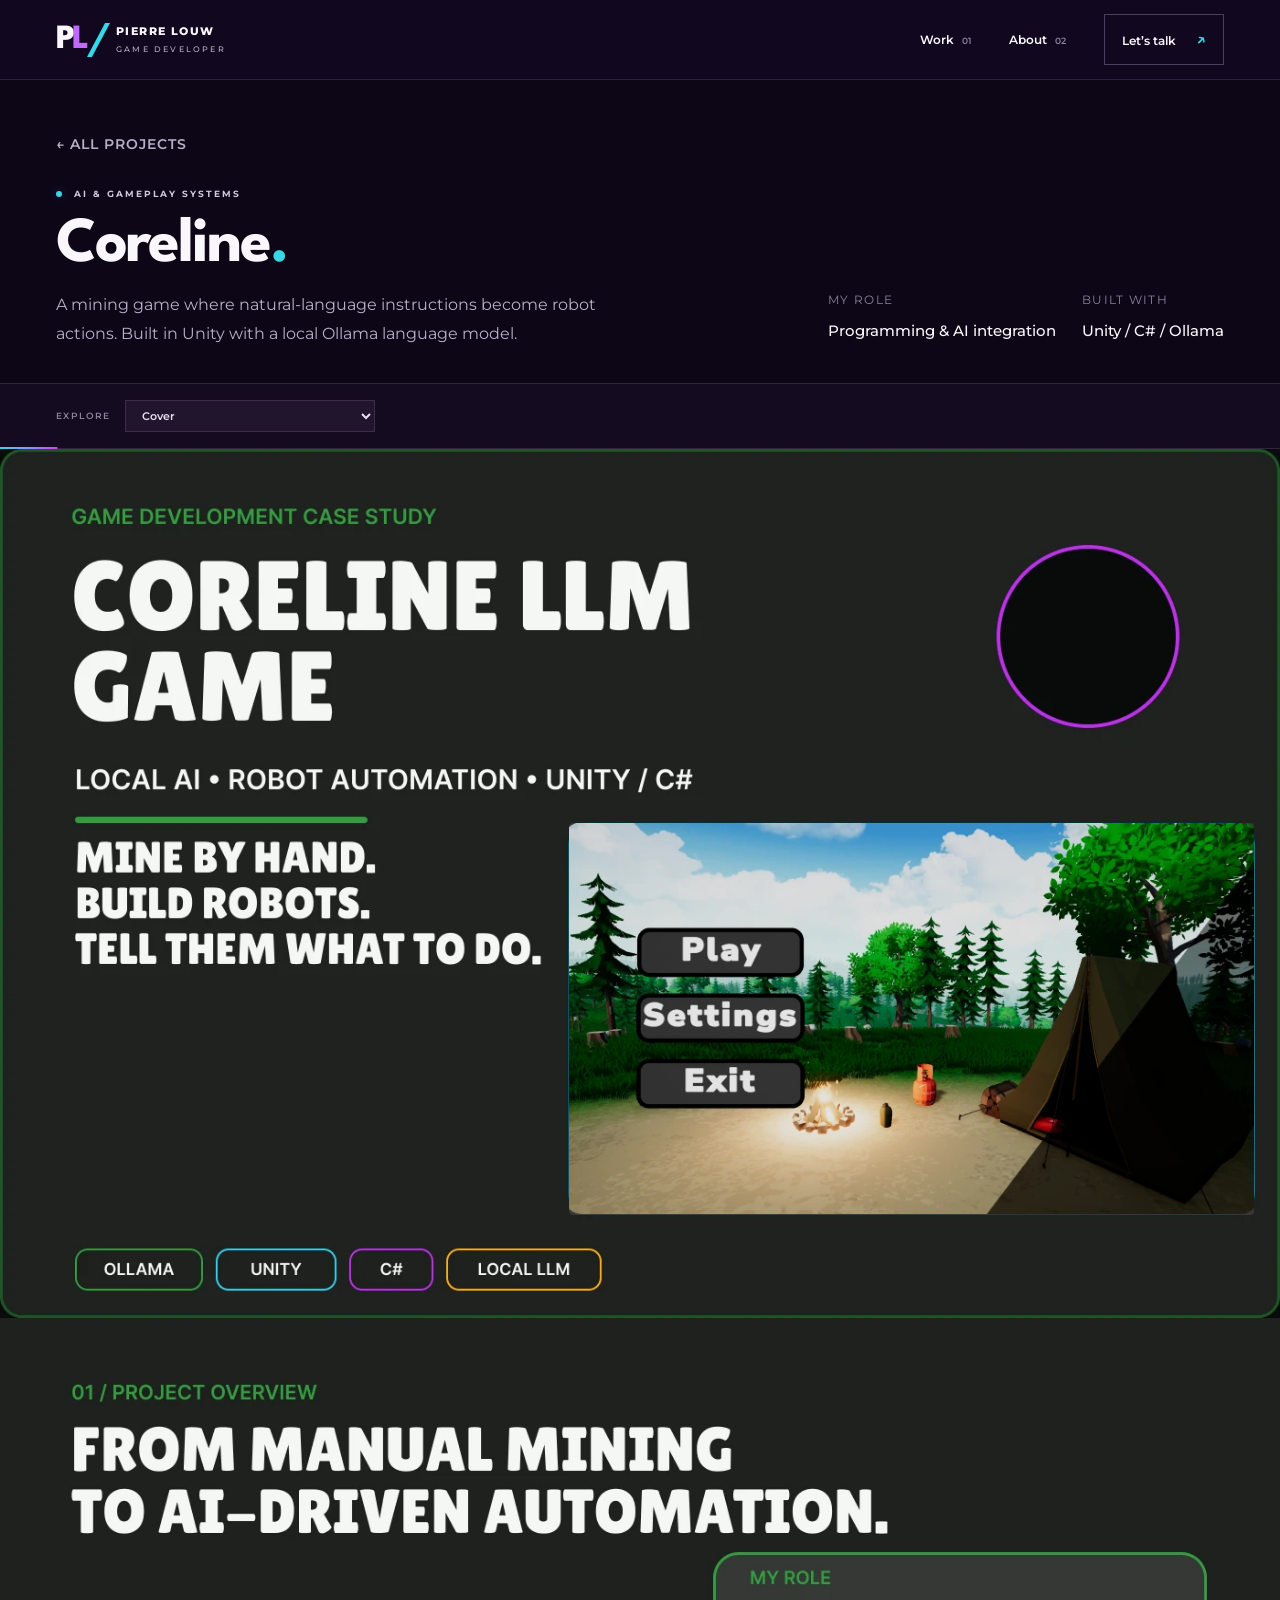
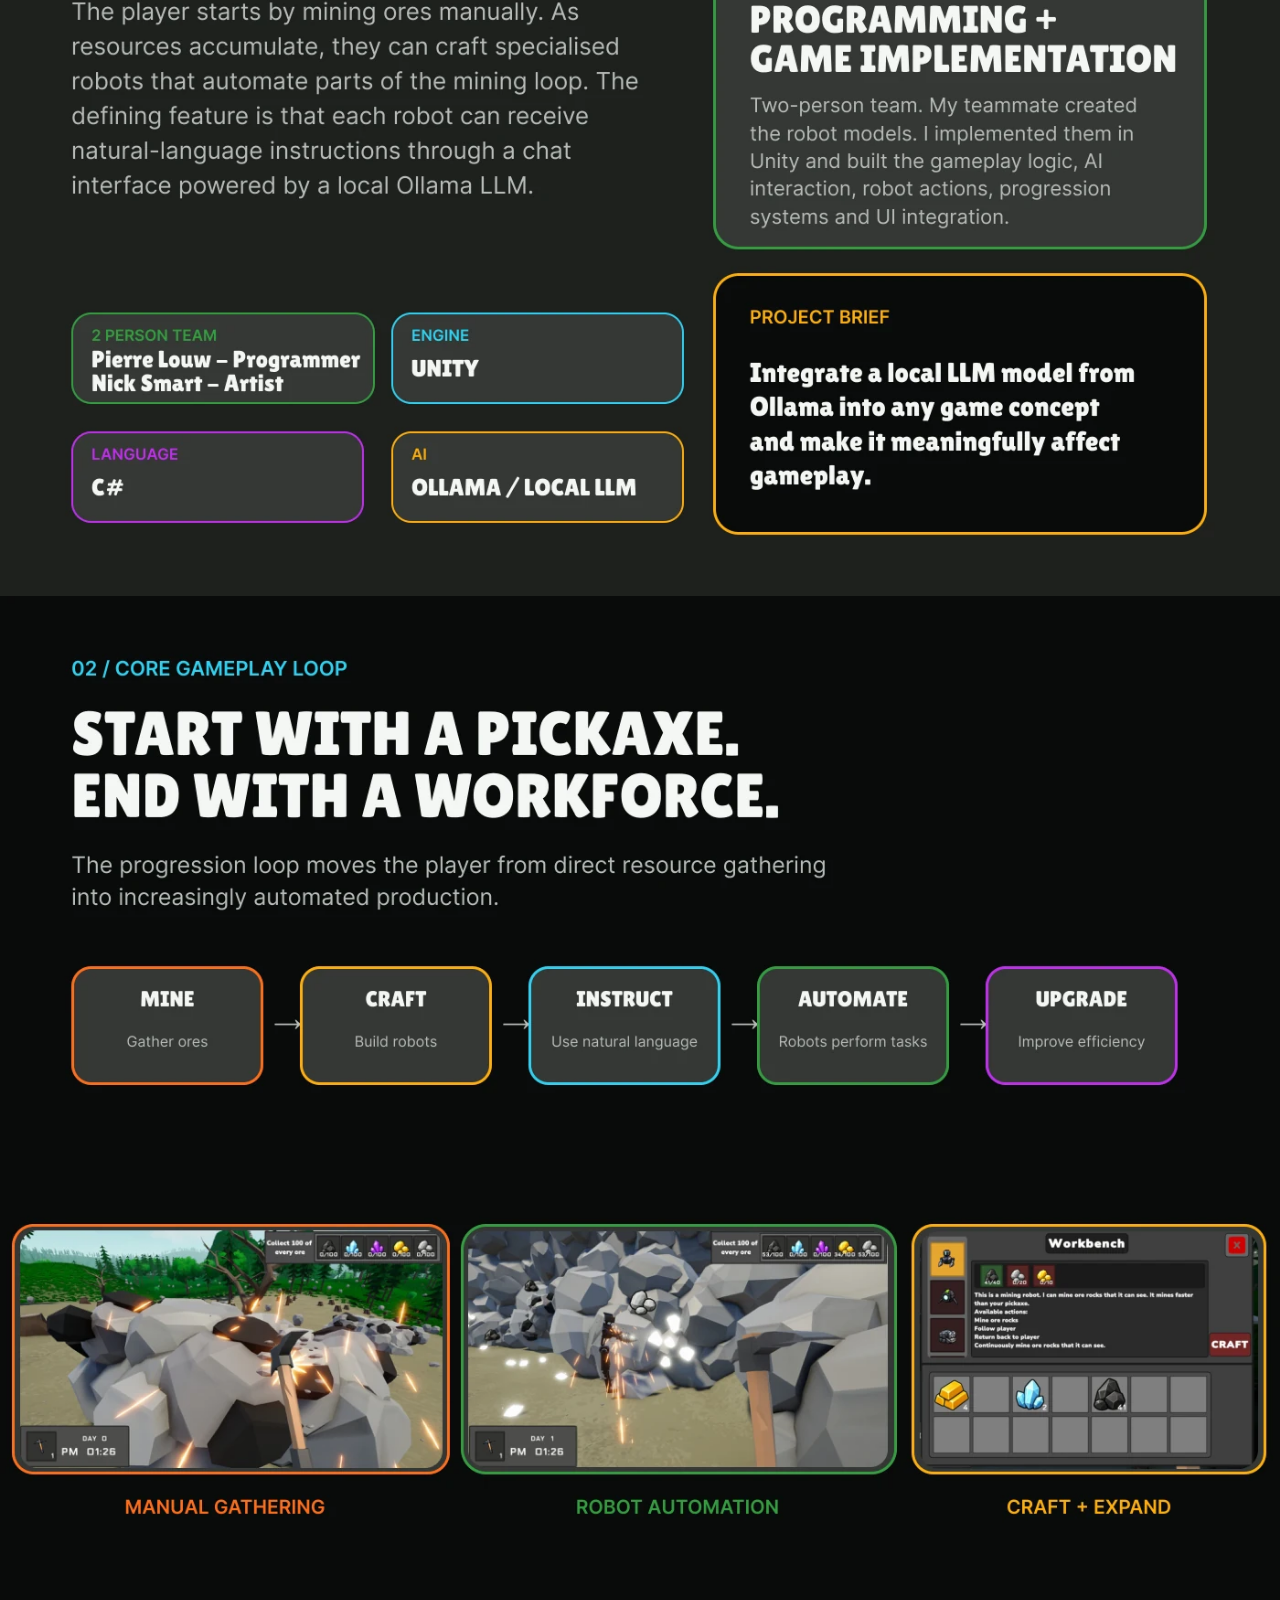
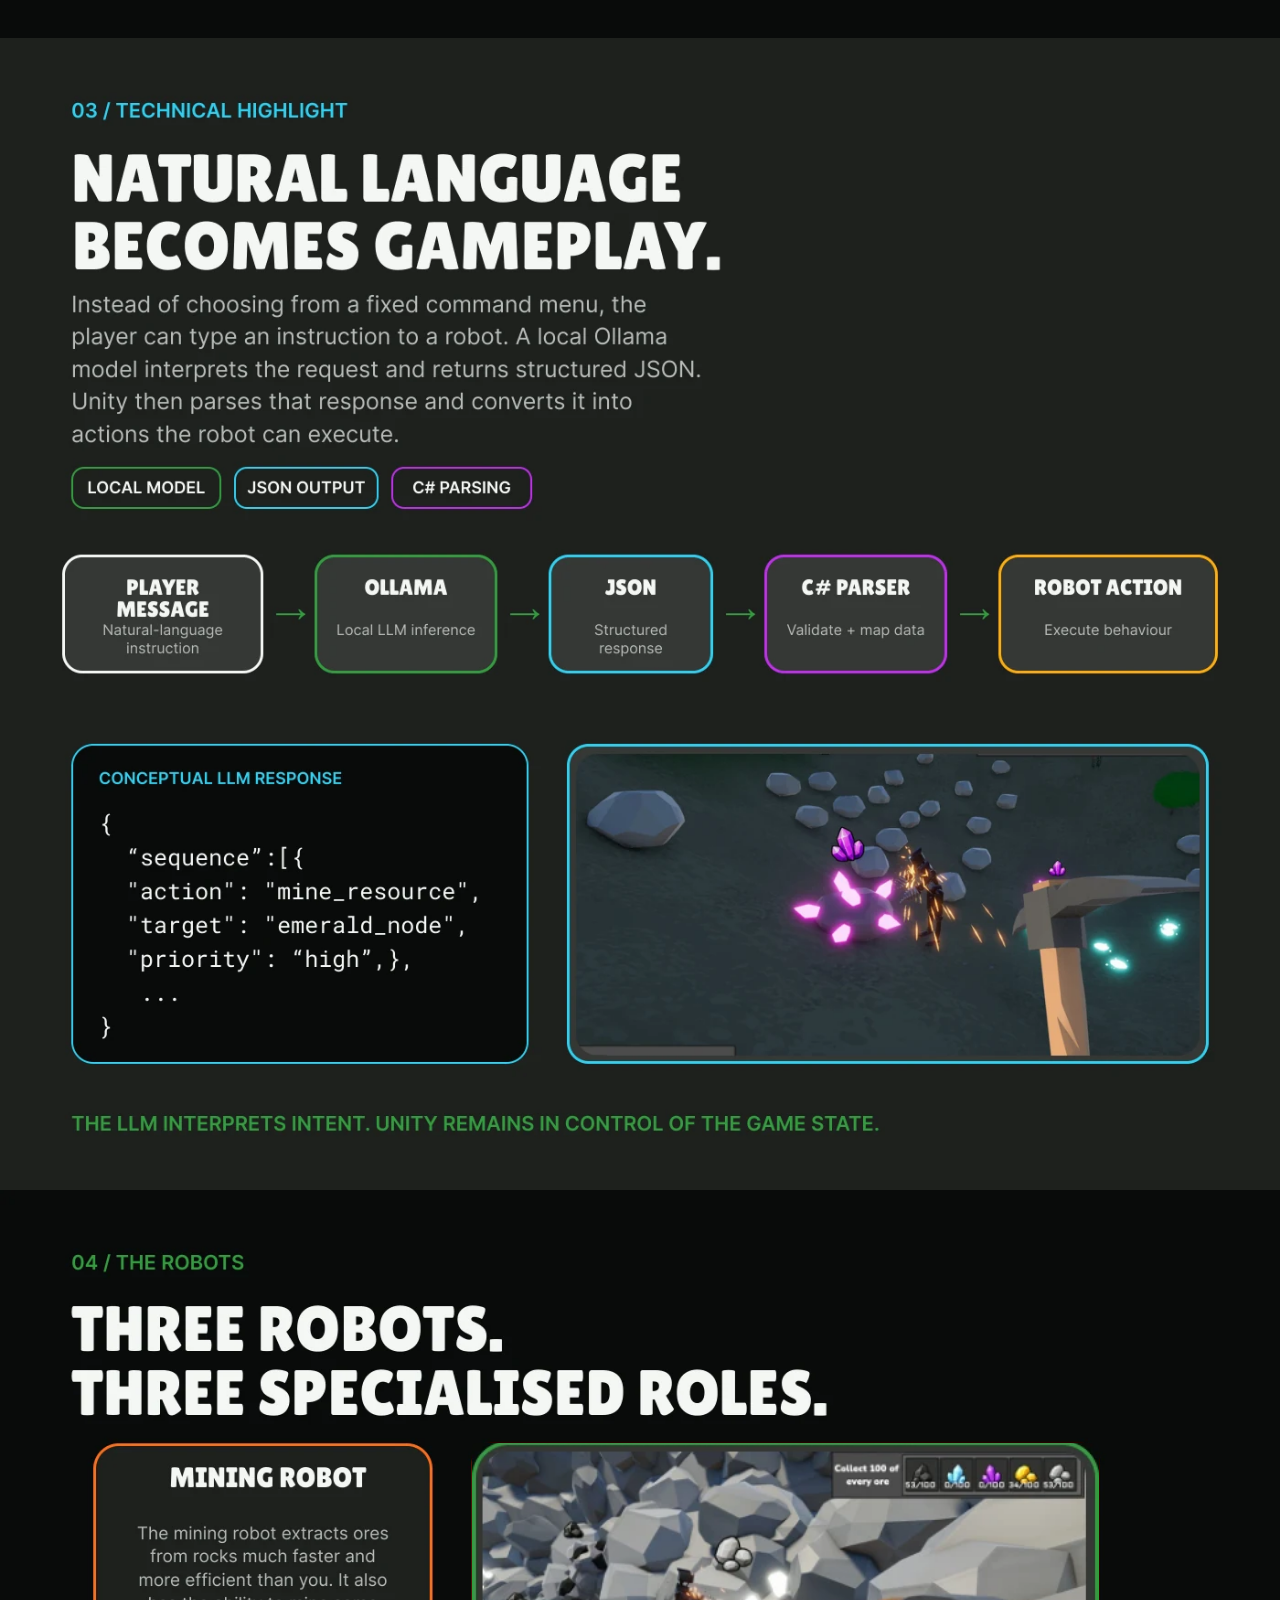
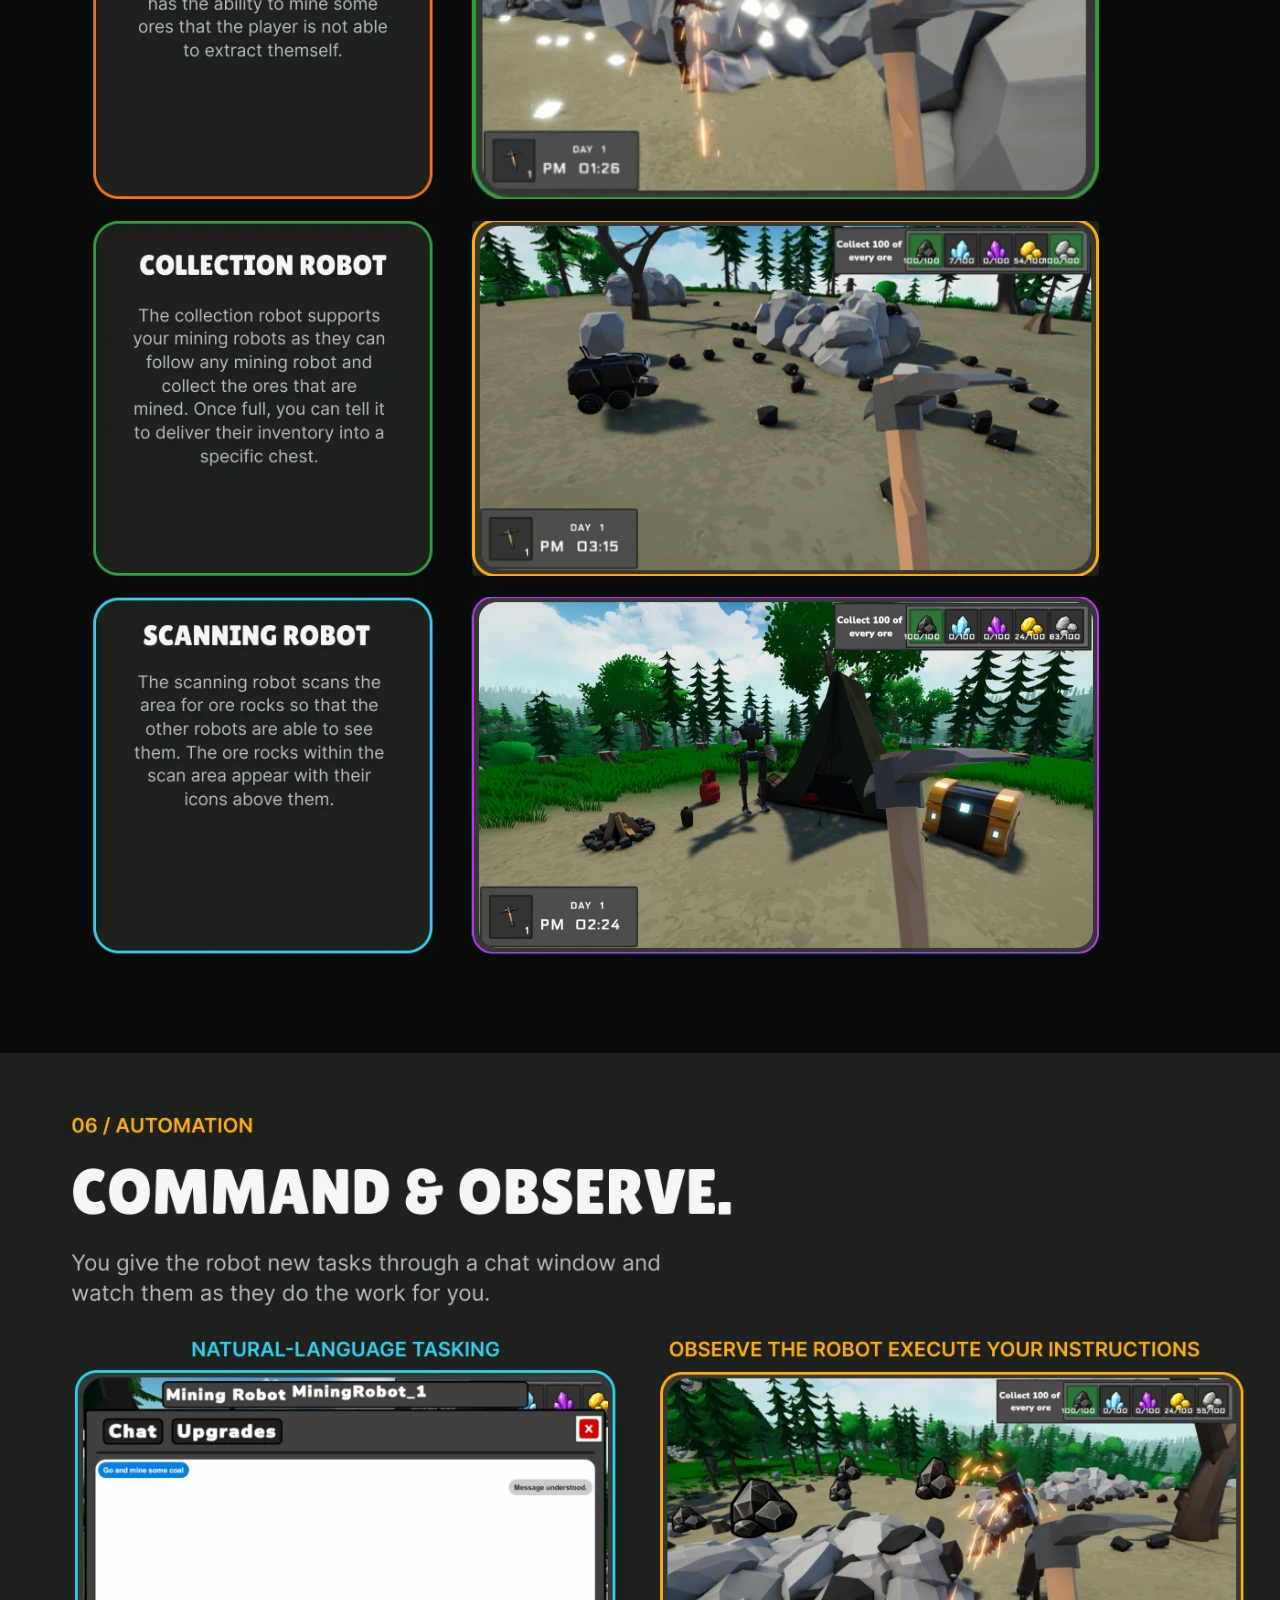
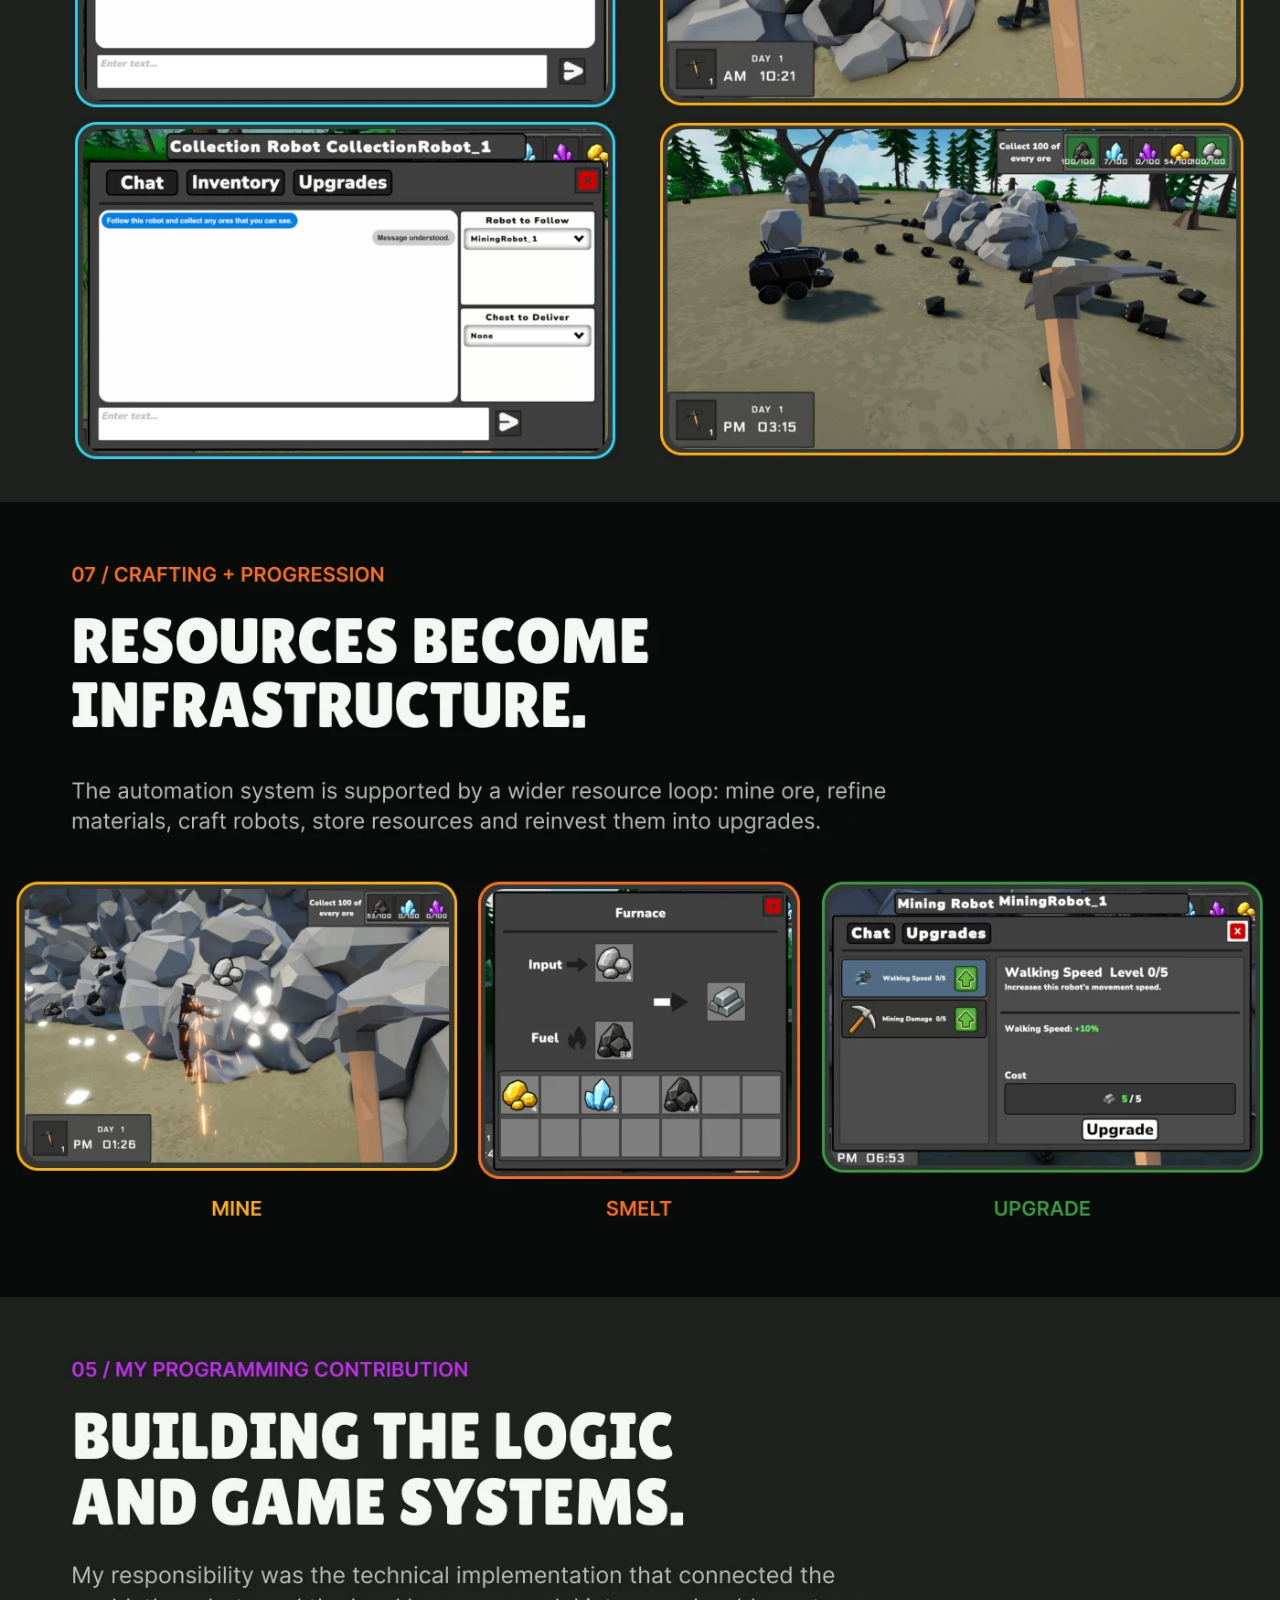
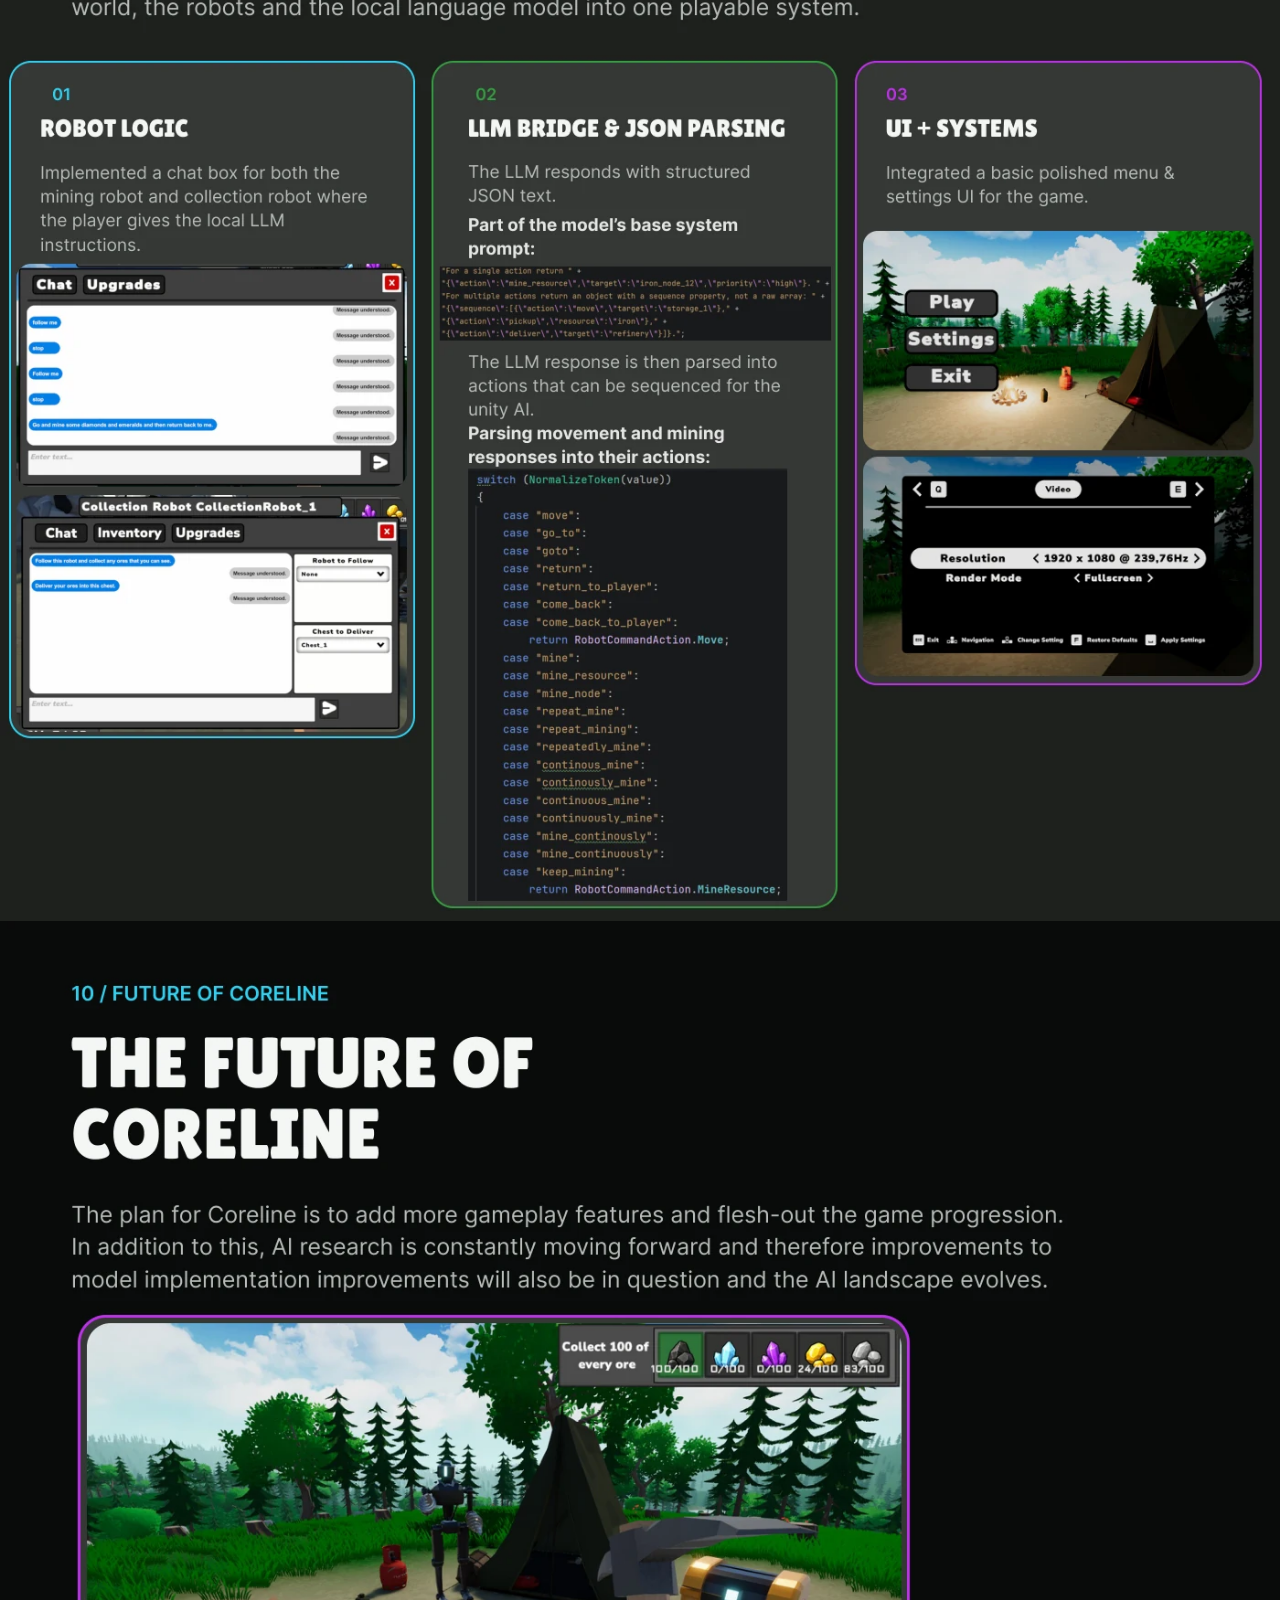
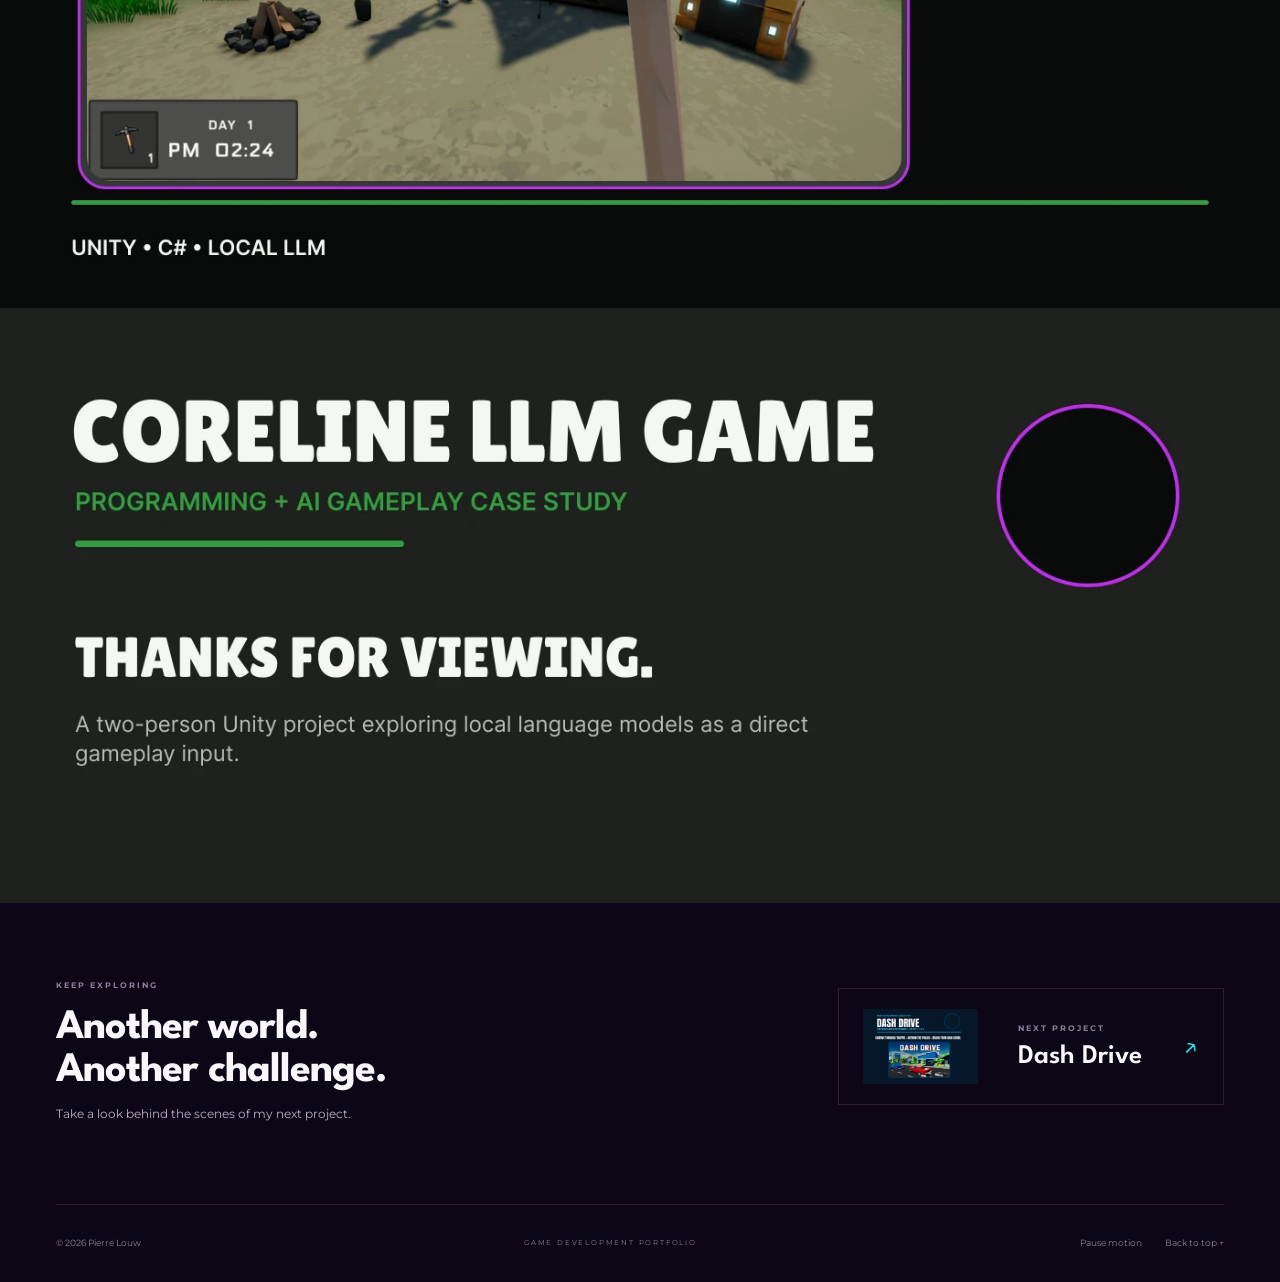
==== commit b8416a41: "Improve portfolio text sizing, automatic artwork width and hover easing" ====
--- a/projects/coreline.html
+++ b/projects/coreline.html
@@ -3,10 +3,10 @@
 <body class="project-page"><a class="skip-link" href="#main">Skip to project</a>
 <header class="site-header"><div class="header-inner wrap"><a class="brand" href="../" aria-label="Pierre Louw home"><span class="brand-symbol" aria-hidden="true">P<span>L</span><i></i></span><span class="brand-name">PIERRE LOUW<span>GAME DEVELOPER</span></span></a><button class="menu-toggle" aria-expanded="false" aria-controls="main-nav" aria-label="Open navigation"><span></span><span></span></button><nav id="main-nav" aria-label="Main navigation"><a href="../#work">Work<span>01</span></a><a href="../#about">About<span>02</span></a><a href="../#contact" class="nav-contact">Let’s talk <span aria-hidden="true">↗</span></a></nav></div></header>
 <main id="main"><div class="project-header wrap"><a class="back-link" href="../#work">← ALL PROJECTS</a><div class="project-title-row"><div><p class="eyebrow"><span class="status-dot" aria-hidden="true"></span>AI & GAMEPLAY SYSTEMS</p><h1>Coreline<span class="cyan">.</span></h1><p class="project-intro">A mining game where natural-language instructions become robot actions. Built in Unity with a local Ollama language model.</p></div><div class="project-facts"><div><span>MY ROLE</span><strong>Programming & AI integration</strong></div><div><span>BUILT WITH</span><strong>Unity / C# / Ollama</strong></div></div></div></div>
-<div class="project-toolbar"><div class="wrap project-toolbar-inner"><label for="section-select"><span>EXPLORE</span><select id="section-select" aria-label="Jump to a project section"><option value="section-01">Cover</option><option value="section-02">Project overview</option><option value="section-03">Core gameplay loop</option><option value="section-04">Natural language becomes gameplay</option><option value="section-05">The robots</option><option value="section-06">Command & observe</option><option value="section-07">Crafting & progression</option><option value="section-08">Programming contribution</option><option value="section-09">The future</option><option value="section-10">Thanks for viewing</option></select></label><div class="toolbar-buttons"><button type="button" class="toolbar-button" data-text-view aria-pressed="false">Text view</button><button type="button" class="toolbar-button expand-button" data-expand aria-pressed="false">Expand artwork</button></div></div><div class="reading-progress" aria-hidden="true"></div></div>
-<noscript><style>.project-toolbar{display:none}.section-copy{display:block}</style><p class="viewer-note">The artwork and project text are available below. Enable JavaScript for section navigation and media controls.</p></noscript>
+<div class="project-toolbar"><div class="wrap project-toolbar-inner"><label for="section-select"><span>EXPLORE</span><select id="section-select" aria-label="Jump to a project section"><option value="section-01">Cover</option><option value="section-02">Project overview</option><option value="section-03">Core gameplay loop</option><option value="section-04">Natural language becomes gameplay</option><option value="section-05">The robots</option><option value="section-06">Command & observe</option><option value="section-07">Crafting & progression</option><option value="section-08">Programming contribution</option><option value="section-09">The future</option><option value="section-10">Thanks for viewing</option></select></label></div><div class="reading-progress" aria-hidden="true"></div></div>
+
 <div class="gallery" data-project="coreline"><section class="art-section" id="section-01" data-title="Cover" data-width="1400" data-height="950" aria-label="Cover">
-  <div class="artwork" style="--section-ratio:1400/950"><img src="../assets/projects/coreline/section-01.webp" alt="Coreline — Cover. Select Text view above for the written content." width="1400" height="950" loading="eager" decoding="async"><img class="media-overlay cover-overlay" src="../assets/images/coreline-menu.webp" alt="Coreline main menu at a forest campsite" width="733" height="413"></div>
+  <div class="artwork" style="--section-ratio:1400/950"><img src="../assets/projects/coreline/section-01.webp" alt="Coreline — Cover." width="1400" height="950" loading="eager" decoding="async"><img class="media-overlay cover-overlay" src="../assets/images/coreline-menu.webp" alt="Coreline main menu at a forest campsite" width="733" height="413"></div>
   <div class="section-copy"><h2>Cover</h2><p>GAME DEVELOPMENT CASE STUDY
 CORELINE LLM 
 GAME
@@ -18,7 +18,7 @@
 UNITY
 C#
 LOCAL LLM</p></div></section><section class="art-section" id="section-02" data-title="Project overview" data-width="1400" data-height="960" aria-label="Project overview">
-  <div class="artwork" style="--section-ratio:1400/960"><img src="../assets/projects/coreline/section-02.webp" alt="Coreline — Project overview. Select Text view above for the written content." width="1400" height="960" loading="lazy" decoding="async"></div>
+  <div class="artwork" style="--section-ratio:1400/960"><img src="../assets/projects/coreline/section-02.webp" alt="Coreline — Project overview." width="1400" height="960" loading="lazy" decoding="async"></div>
   <div class="section-copy"><h2>Project overview</h2><p>01 / PROJECT OVERVIEW
 FROM MANUAL MINING
 TO AI-DRIVEN AUTOMATION.
@@ -50,7 +50,7 @@
 C#
 AI
 OLLAMA / LOCAL LLM</p></div></section><section class="art-section" id="section-03" data-title="Core gameplay loop" data-width="1400" data-height="1140" aria-label="Core gameplay loop">
-  <div class="artwork" style="--section-ratio:1400/1140"><img src="../assets/projects/coreline/section-03.webp" alt="Coreline — Core gameplay loop. Select Text view above for the written content." width="1400" height="1140" loading="lazy" decoding="async"></div>
+  <div class="artwork" style="--section-ratio:1400/1140"><img src="../assets/projects/coreline/section-03.webp" alt="Coreline — Core gameplay loop." width="1400" height="1140" loading="lazy" decoding="async"></div>
   <div class="section-copy"><h2>Core gameplay loop</h2><p>02 / CORE GAMEPLAY LOOP
 START WITH A PICKAXE.
 END WITH A WORKFORCE.
@@ -71,7 +71,7 @@
 MANUAL GATHERING
 ROBOT AUTOMATION
 CRAFT + EXPAND</p></div></section><section class="art-section" id="section-04" data-title="Natural language becomes gameplay" data-width="1400" data-height="1260" aria-label="Natural language becomes gameplay">
-  <div class="artwork" style="--section-ratio:1400/1260"><img src="../assets/projects/coreline/section-04.webp" alt="Coreline — Natural language becomes gameplay. Select Text view above for the written content." width="1400" height="1260" loading="lazy" decoding="async"></div>
+  <div class="artwork" style="--section-ratio:1400/1260"><img src="../assets/projects/coreline/section-04.webp" alt="Coreline — Natural language becomes gameplay." width="1400" height="1260" loading="lazy" decoding="async"></div>
   <div class="section-copy"><h2>Natural language becomes gameplay</h2><p>03 / TECHNICAL HIGHLIGHT
 NATURAL LANGUAGE
 BECOMES GAMEPLAY.
@@ -107,7 +107,7 @@
    ...
 }
 THE LLM INTERPRETS INTENT. UNITY REMAINS IN CONTROL OF THE GAME STATE.</p></div></section><section class="art-section" id="section-05" data-title="The robots" data-width="1400" data-height="1600" aria-label="The robots">
-  <div class="artwork" style="--section-ratio:1400/1600"><img src="../assets/projects/coreline/section-05.webp" alt="Coreline — The robots. Select Text view above for the written content." width="1400" height="1600" loading="lazy" decoding="async"><img class="media-overlay robot-mining" src="../assets/images/coreline-mining.webp" alt="Coreline gameplay still" loading="lazy"><img class="media-overlay robot-collection" src="../assets/images/coreline-collection.webp" alt="Coreline gameplay still" loading="lazy"><img class="media-overlay robot-scanning" src="../assets/images/coreline-scanning.webp" alt="Coreline gameplay still" loading="lazy"></div>
+  <div class="artwork" style="--section-ratio:1400/1600"><img src="../assets/projects/coreline/section-05.webp" alt="Coreline — The robots." width="1400" height="1600" loading="lazy" decoding="async"><img class="media-overlay robot-mining" src="../assets/images/coreline-mining.webp" alt="Coreline gameplay still" loading="lazy"><img class="media-overlay robot-collection" src="../assets/images/coreline-collection.webp" alt="Coreline gameplay still" loading="lazy"><img class="media-overlay robot-scanning" src="../assets/images/coreline-scanning.webp" alt="Coreline gameplay still" loading="lazy"></div>
   <div class="section-copy"><h2>The robots</h2><p>04 / THE ROBOTS
 THREE ROBOTS.
 THREE SPECIALISED ROLES.
@@ -133,14 +133,14 @@
 them. The ore rocks within the 
 scan area appear with their 
 icons above them.</p></div></section><section class="art-section" id="section-06" data-title="Command &amp; observe" data-width="1400" data-height="1148" aria-label="Command &amp; observe">
-  <div class="artwork" style="--section-ratio:1400/1148"><img src="../assets/projects/coreline/section-06.webp" alt="Coreline — Command &amp; observe. Select Text view above for the written content." width="1400" height="1148" loading="lazy" decoding="async"></div>
+  <div class="artwork" style="--section-ratio:1400/1148"><img src="../assets/projects/coreline/section-06.webp" alt="Coreline — Command &amp; observe." width="1400" height="1148" loading="lazy" decoding="async"></div>
   <div class="section-copy"><h2>Command &amp; observe</h2><p>06 / AUTOMATION
 COMMAND &amp; OBSERVE.
 You give the robot new tasks through a chat window and 
 watch them as they do the work for you.
 NATURAL-LANGUAGE TASKING
 OBSERVE THE ROBOT EXECUTE YOUR INSTRUCTIONS</p></div></section><section class="art-section" id="section-07" data-title="Crafting &amp; progression" data-width="1400" data-height="869" aria-label="Crafting &amp; progression">
-  <div class="artwork" style="--section-ratio:1400/869"><img src="../assets/projects/coreline/section-07.webp" alt="Coreline — Crafting &amp; progression. Select Text view above for the written content." width="1400" height="869" loading="lazy" decoding="async"></div>
+  <div class="artwork" style="--section-ratio:1400/869"><img src="../assets/projects/coreline/section-07.webp" alt="Coreline — Crafting &amp; progression." width="1400" height="869" loading="lazy" decoding="async"></div>
   <div class="section-copy"><h2>Crafting &amp; progression</h2><p>07 / CRAFTING + PROGRESSION
 RESOURCES BECOME
 INFRASTRUCTURE.
@@ -149,7 +149,7 @@
 MINE
 SMELT
 UPGRADE</p></div></section><section class="art-section" id="section-08" data-title="Programming contribution" data-width="1400" data-height="1339" aria-label="Programming contribution">
-  <div class="artwork" style="--section-ratio:1400/1339"><img src="../assets/projects/coreline/section-08.webp" alt="Coreline — Programming contribution. Select Text view above for the written content." width="1400" height="1339" loading="lazy" decoding="async"></div>
+  <div class="artwork" style="--section-ratio:1400/1339"><img src="../assets/projects/coreline/section-08.webp" alt="Coreline — Programming contribution." width="1400" height="1339" loading="lazy" decoding="async"></div>
   <div class="section-copy"><h2>Programming contribution</h2><p>05 / MY PROGRAMMING CONTRIBUTION
 BUILDING THE LOGIC   
@@ -177,7 +177,7 @@
 unity AI.
 Parsing movement and mining 
 responses into their actions:</p></div></section><section class="art-section" id="section-09" data-title="The future" data-width="1400" data-height="1080" aria-label="The future">
-  <div class="artwork" style="--section-ratio:1400/1080"><img src="../assets/projects/coreline/section-09.webp" alt="Coreline — The future. Select Text view above for the written content." width="1400" height="1080" loading="lazy" decoding="async"></div>
+  <div class="artwork" style="--section-ratio:1400/1080"><img src="../assets/projects/coreline/section-09.webp" alt="Coreline — The future." width="1400" height="1080" loading="lazy" decoding="async"></div>
   <div class="section-copy"><h2>The future</h2><p>10 / FUTURE OF CORELINE
 THE FUTURE OF 
 CORELINE
@@ -185,7 +185,7 @@
 In addition to this, AI research is constantly moving forward and therefore improvements to 
 model implementation improvements will also be in question and the AI landscape evolves.
 UNITY • C# • LOCAL LLM</p></div></section><section class="art-section" id="section-10" data-title="Thanks for viewing" data-width="1400" data-height="650" aria-label="Thanks for viewing">
-  <div class="artwork" style="--section-ratio:1400/650"><img src="../assets/projects/coreline/section-10.webp" alt="Coreline — Thanks for viewing. Select Text view above for the written content." width="1400" height="650" loading="lazy" decoding="async"></div>
+  <div class="artwork" style="--section-ratio:1400/650"><img src="../assets/projects/coreline/section-10.webp" alt="Coreline — Thanks for viewing." width="1400" height="650" loading="lazy" decoding="async"></div>
   <div class="section-copy"><h2>Thanks for viewing</h2><p>CORELINE LLM GAME
 PROGRAMMING + AI GAMEPLAY CASE STUDY
 THANKS FOR VIEWING.
--- a/assets/css/styles.css
+++ b/assets/css/styles.css
@@ -22,3 +22,22 @@
 html.project-document{scroll-padding-top:0}
 
 html.project-document{overflow-anchor:none}
+
+/* Readability and eased hover interactions. */
+.project-category{font-size:12px}
+.project-bottom{font-size:13px;flex-wrap:wrap}
+.project-bottom>span:last-child>span{font-size:17px}
+.back-link{font-size:14px}
+.project-intro{font-size:16px}
+.project-facts{white-space:normal;flex-wrap:wrap}
+.project-facts>div>span{font-size:12px}
+.project-facts>div>strong{font-size:15px}
+.project-title-row>div:first-child{flex:1;min-width:0}
+.gallery,.gallery.expanded{width:100%;max-width:1400px}
+.section-copy{display:block;position:absolute;width:1px;height:1px;padding:0;margin:-1px;overflow:hidden;clip-path:inset(50%);white-space:nowrap;border:0}
+.button,.text-link,.back-link,nav a,.contact-email,.site-footer a,.motion-toggle,.next-project-link{transition:color .35s cubic-bezier(.22,1,.36,1),background-color .35s cubic-bezier(.22,1,.36,1),border-color .35s cubic-bezier(.22,1,.36,1),transform .45s cubic-bezier(.22,1,.36,1),box-shadow .45s cubic-bezier(.22,1,.36,1)}
+.project-image img{transition:transform .7s cubic-bezier(.22,1,.36,1),filter .7s cubic-bezier(.22,1,.36,1)}
+.project-open,.project-index,.project-card h3>span{transition:opacity .4s cubic-bezier(.22,1,.36,1),transform .45s cubic-bezier(.22,1,.36,1),background-color .4s cubic-bezier(.22,1,.36,1)}
+@media(max-width:760px){.project-category{font-size:11px}.project-bottom{font-size:12px}.project-title-row{display:block}.project-facts{margin-top:24px}}
+@media(max-width:540px){.project-category{font-size:12px}.project-bottom{font-size:13px;gap:8px}.project-facts>div>span{font-size:11px}.project-facts>div>strong{font-size:13px}.project-meta{flex-wrap:wrap;align-items:center}}
+@media(prefers-reduced-motion:reduce){.button,.text-link,.back-link,nav a,.contact-email,.site-footer a,.motion-toggle,.next-project-link,.project-image img,.project-open,.project-index,.project-card h3>span{transition:none!important}}
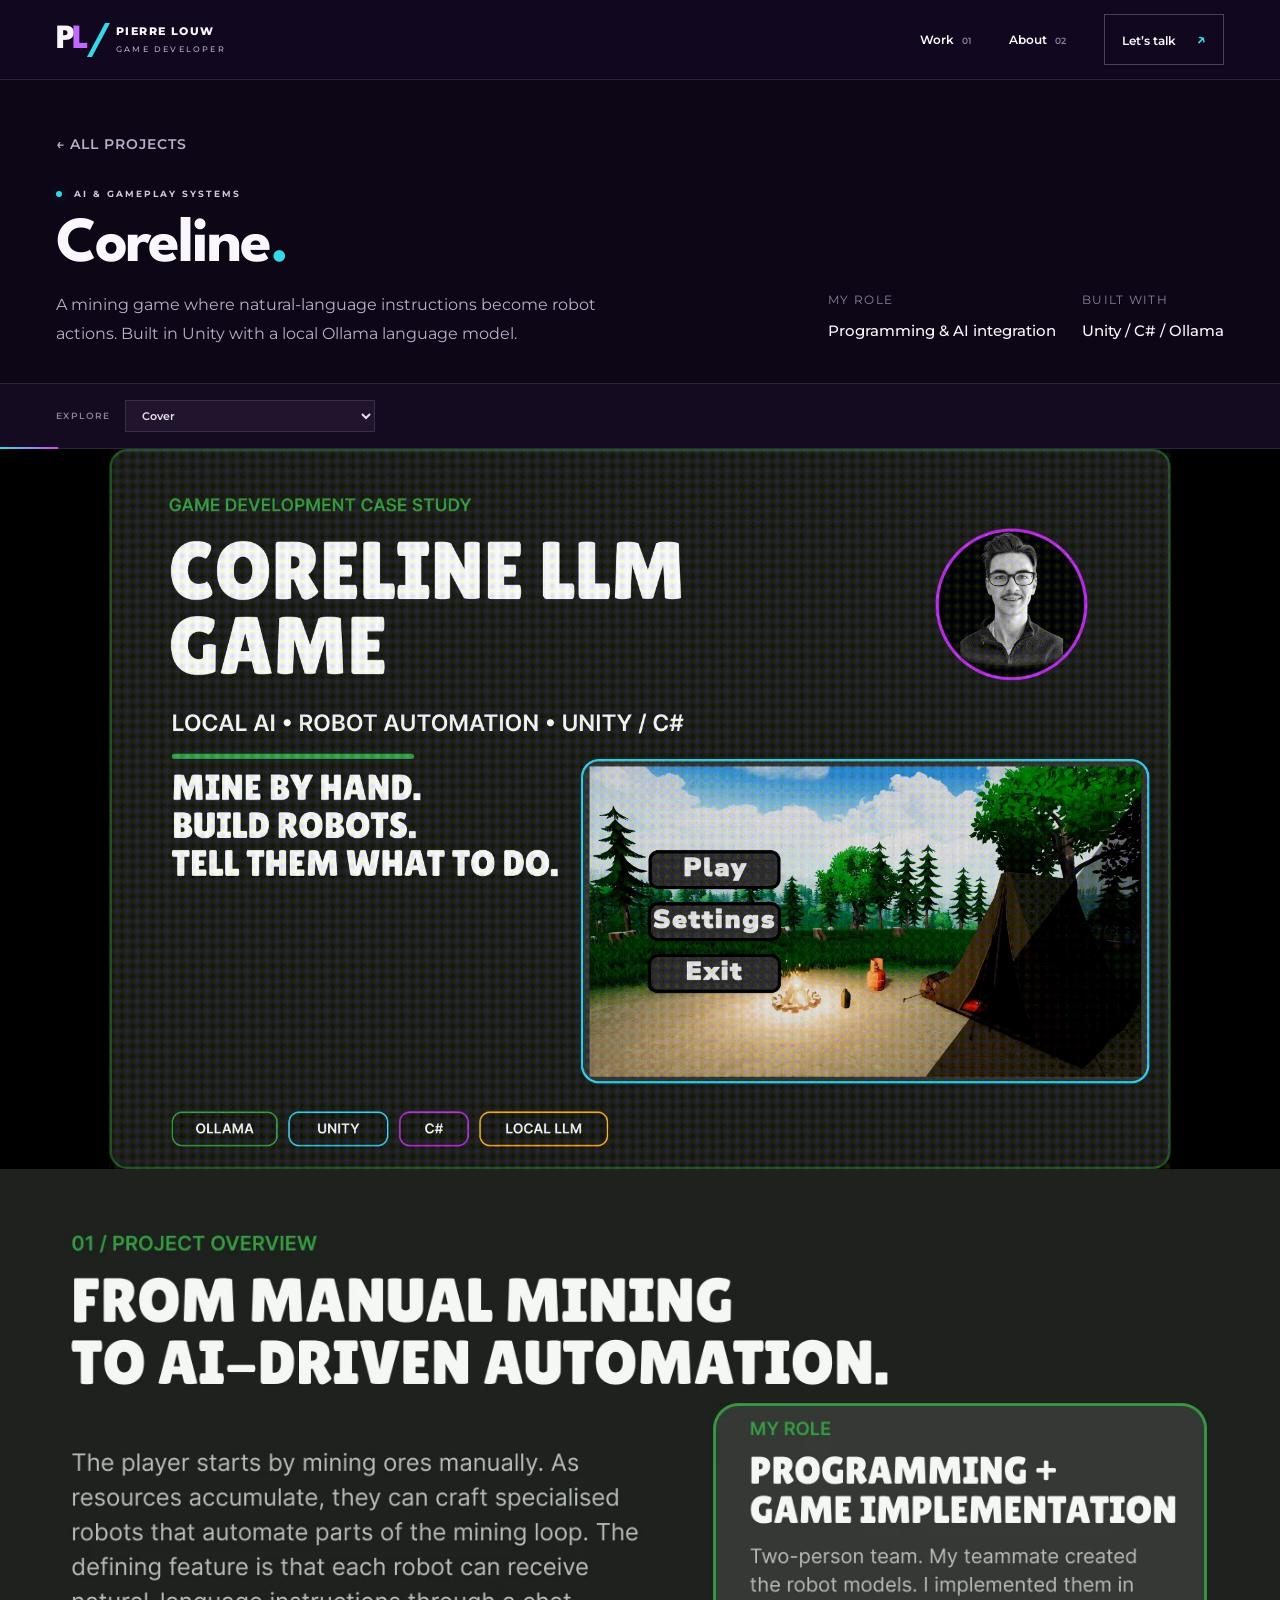
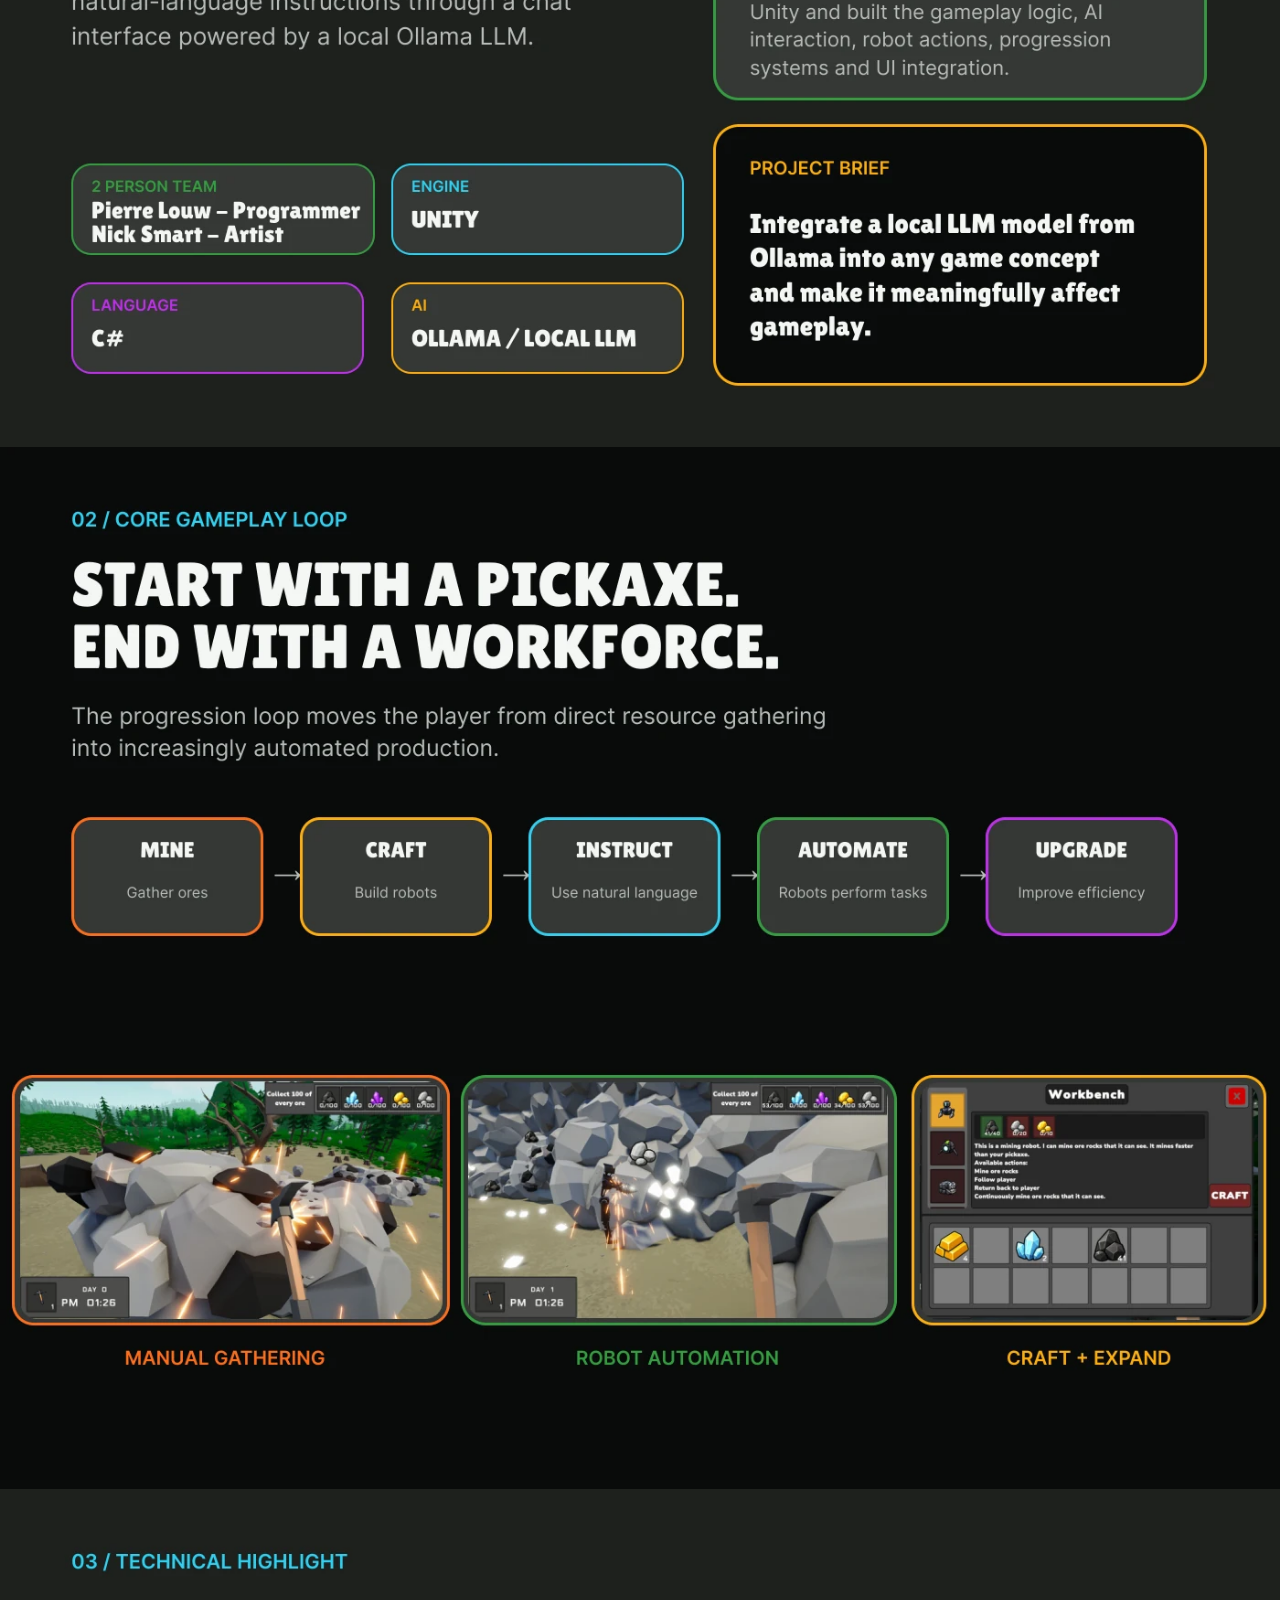
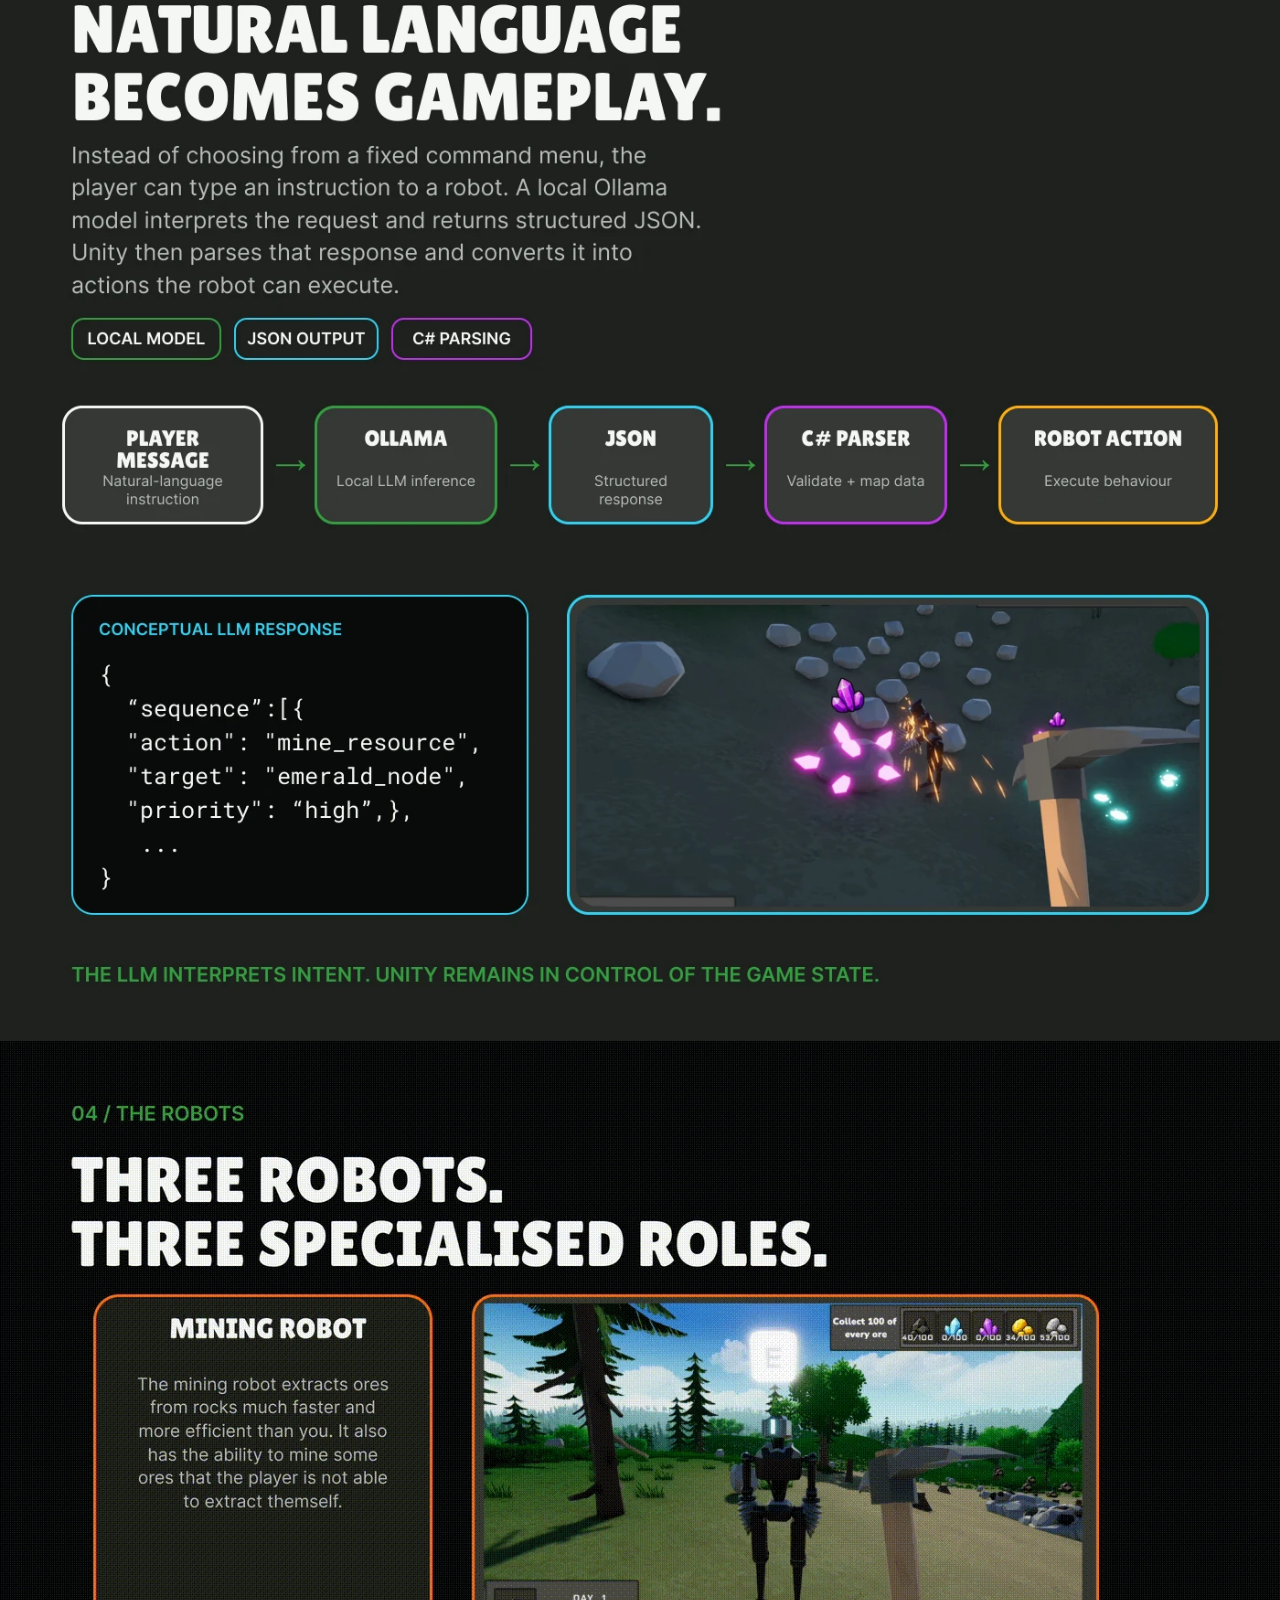
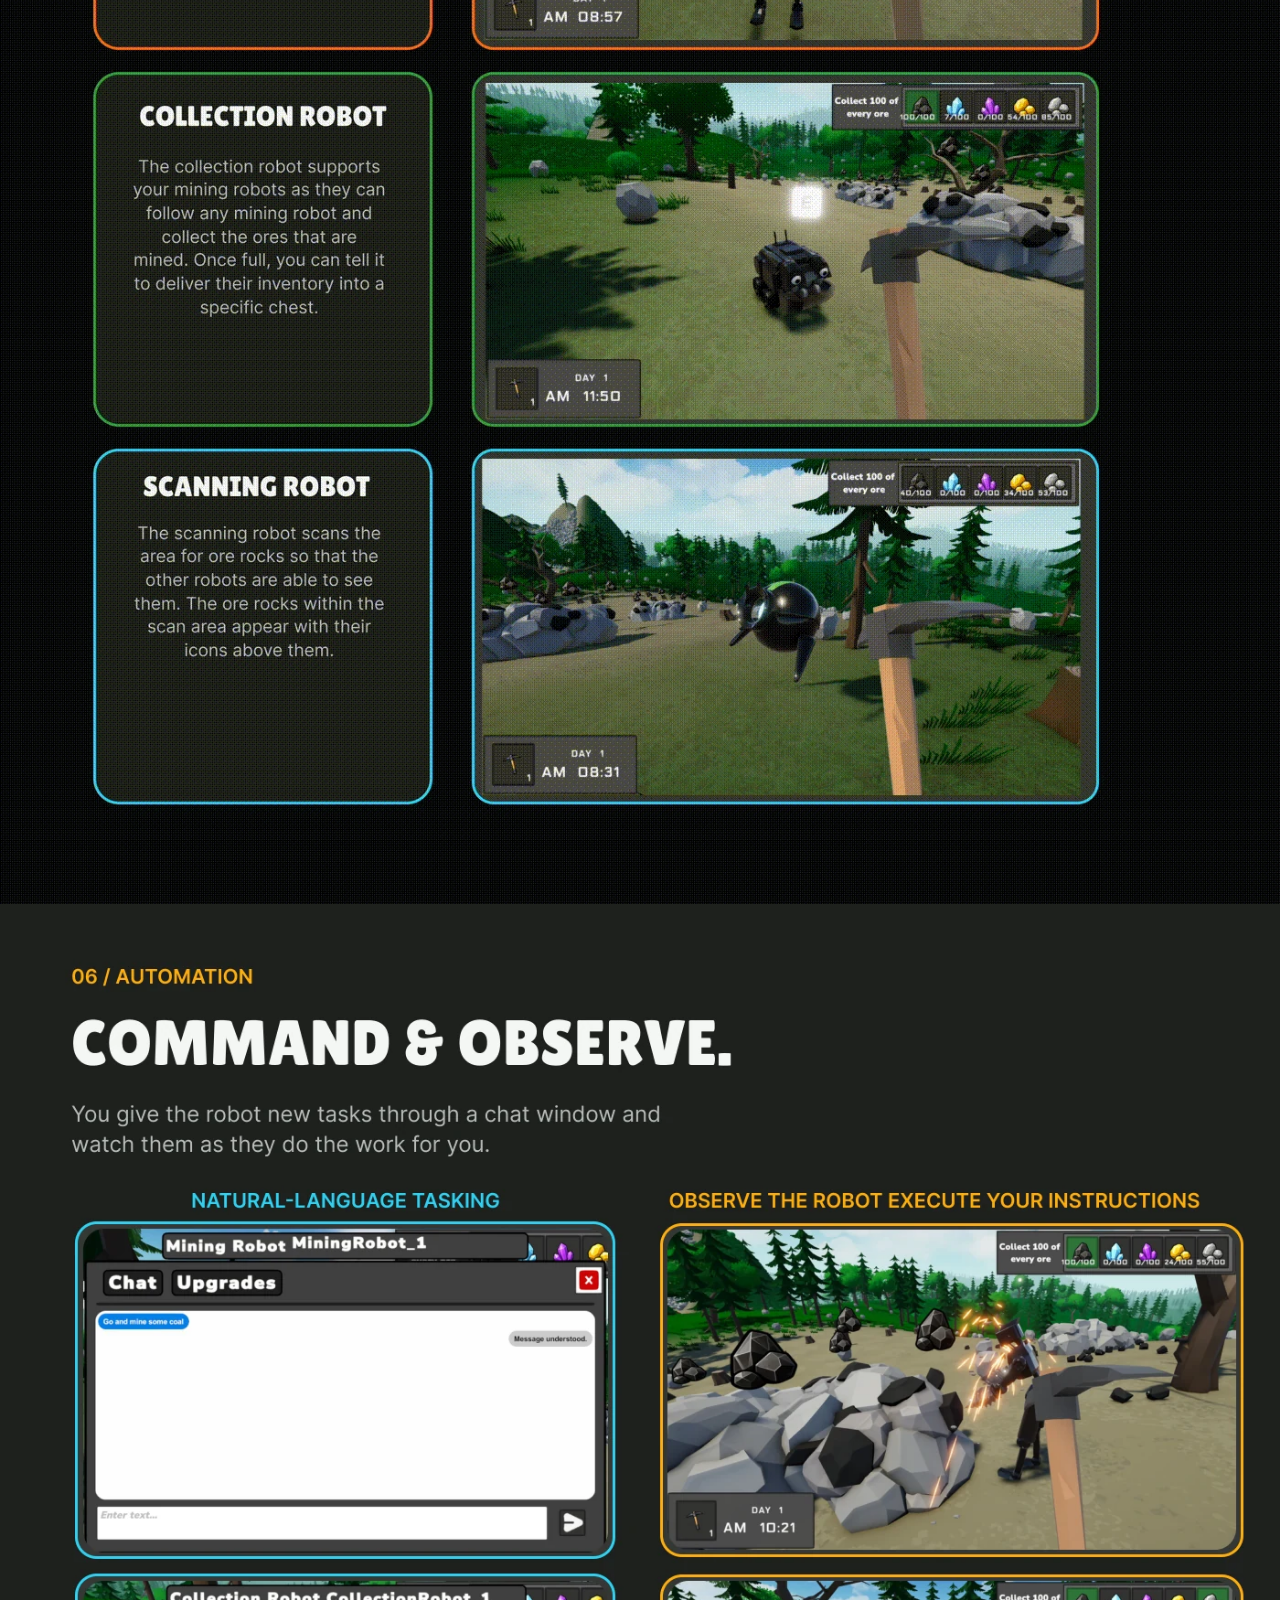
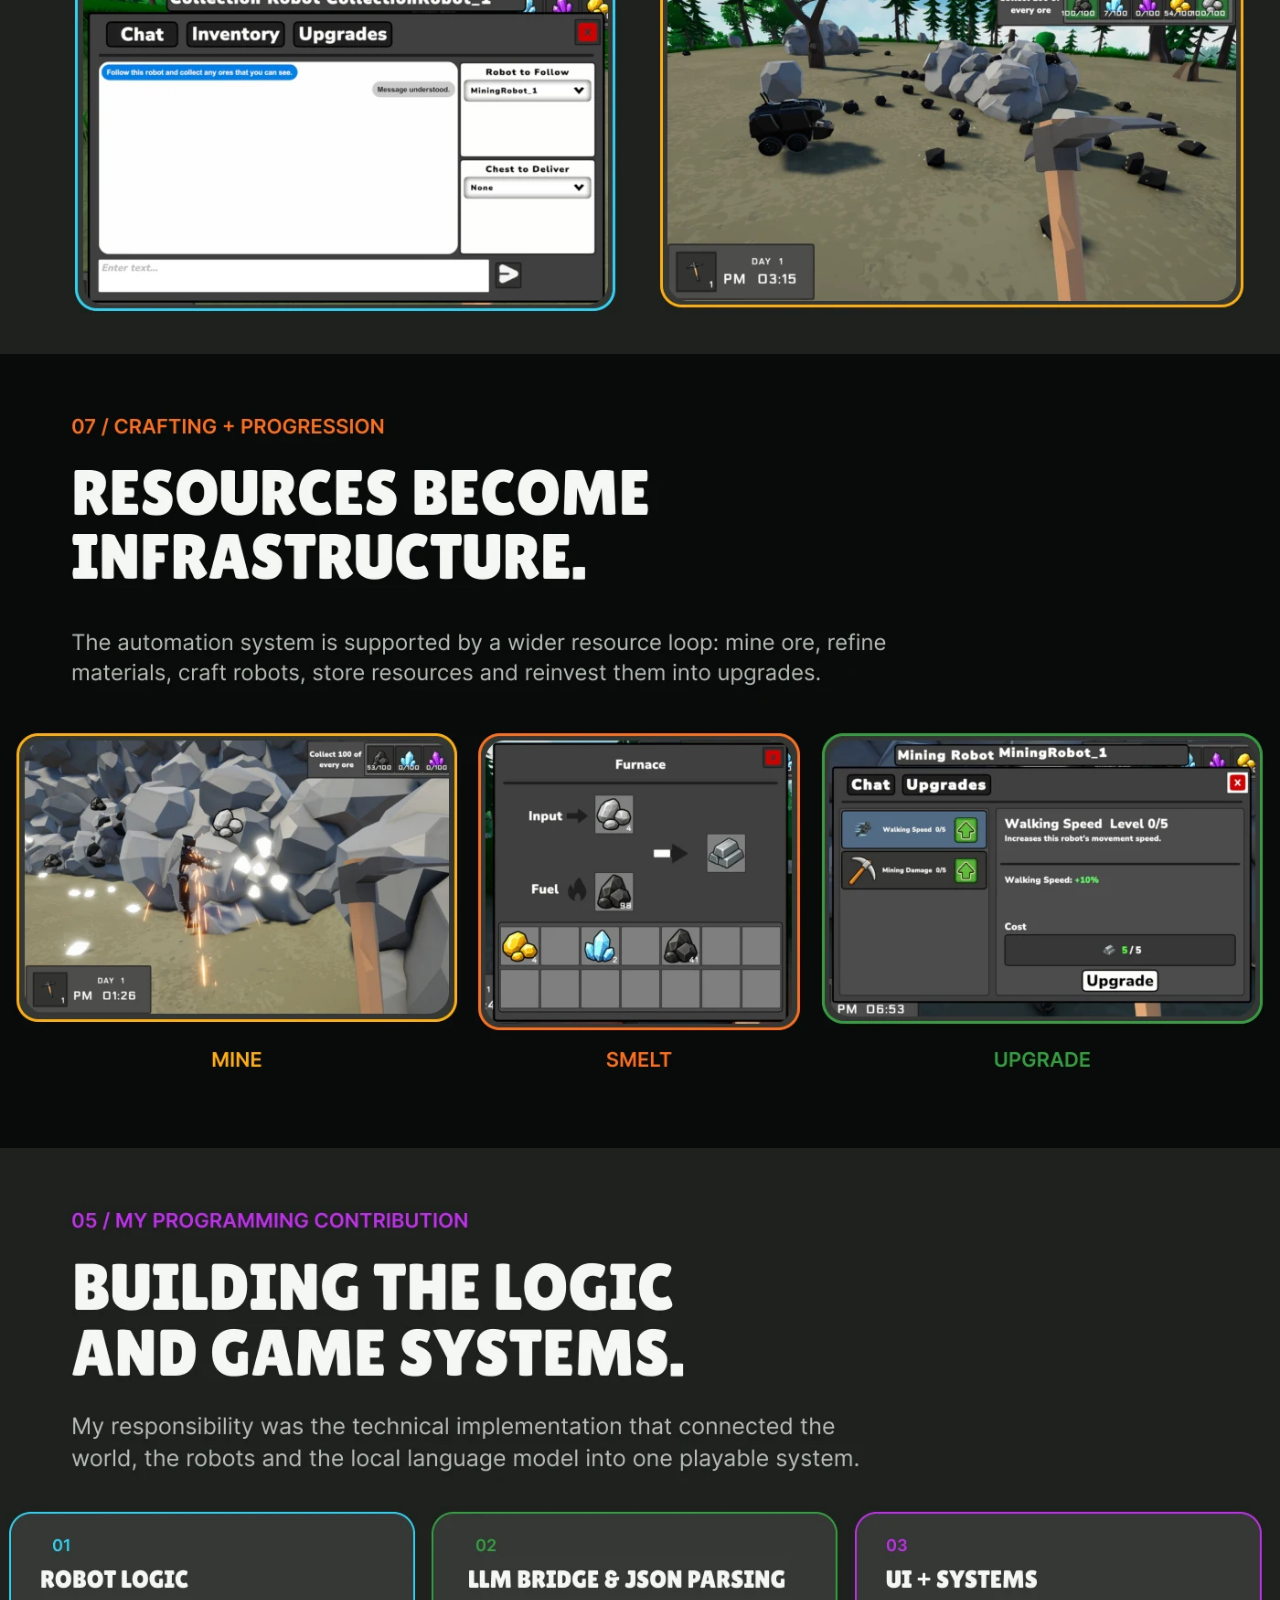
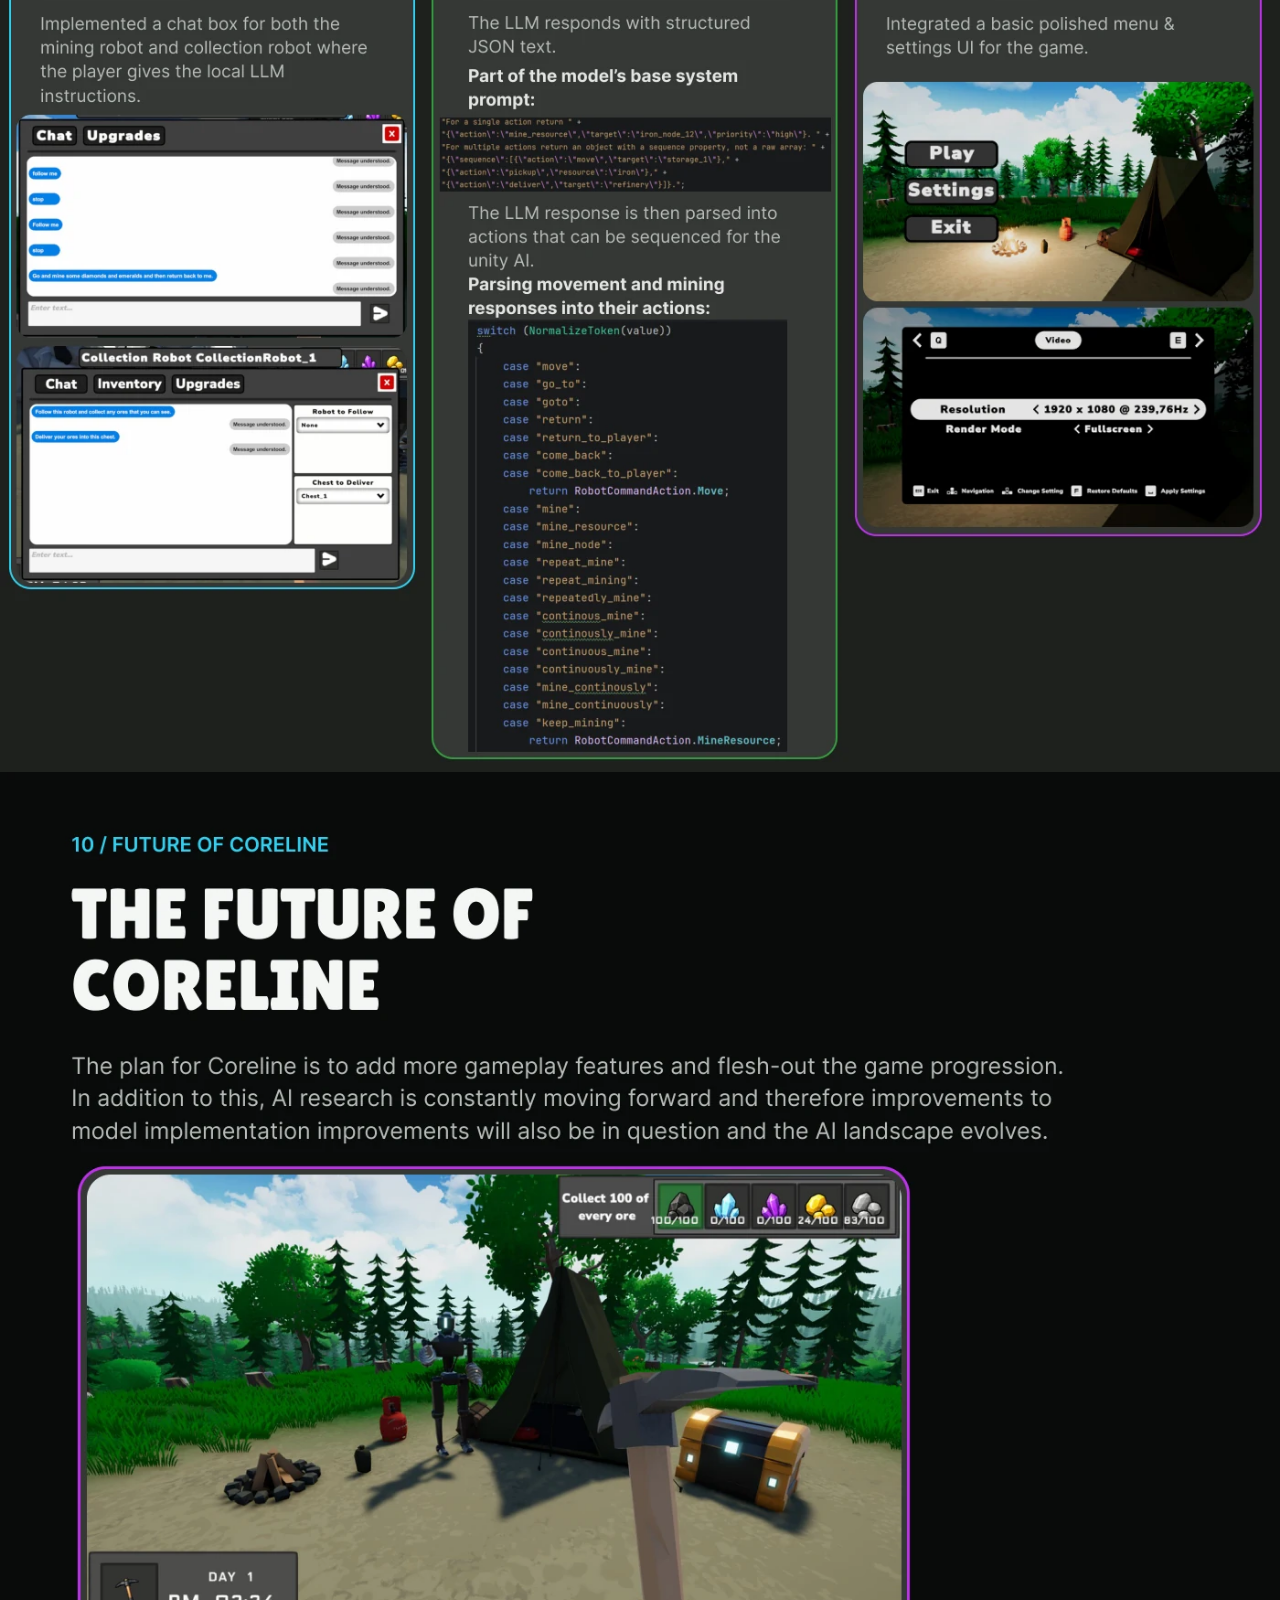
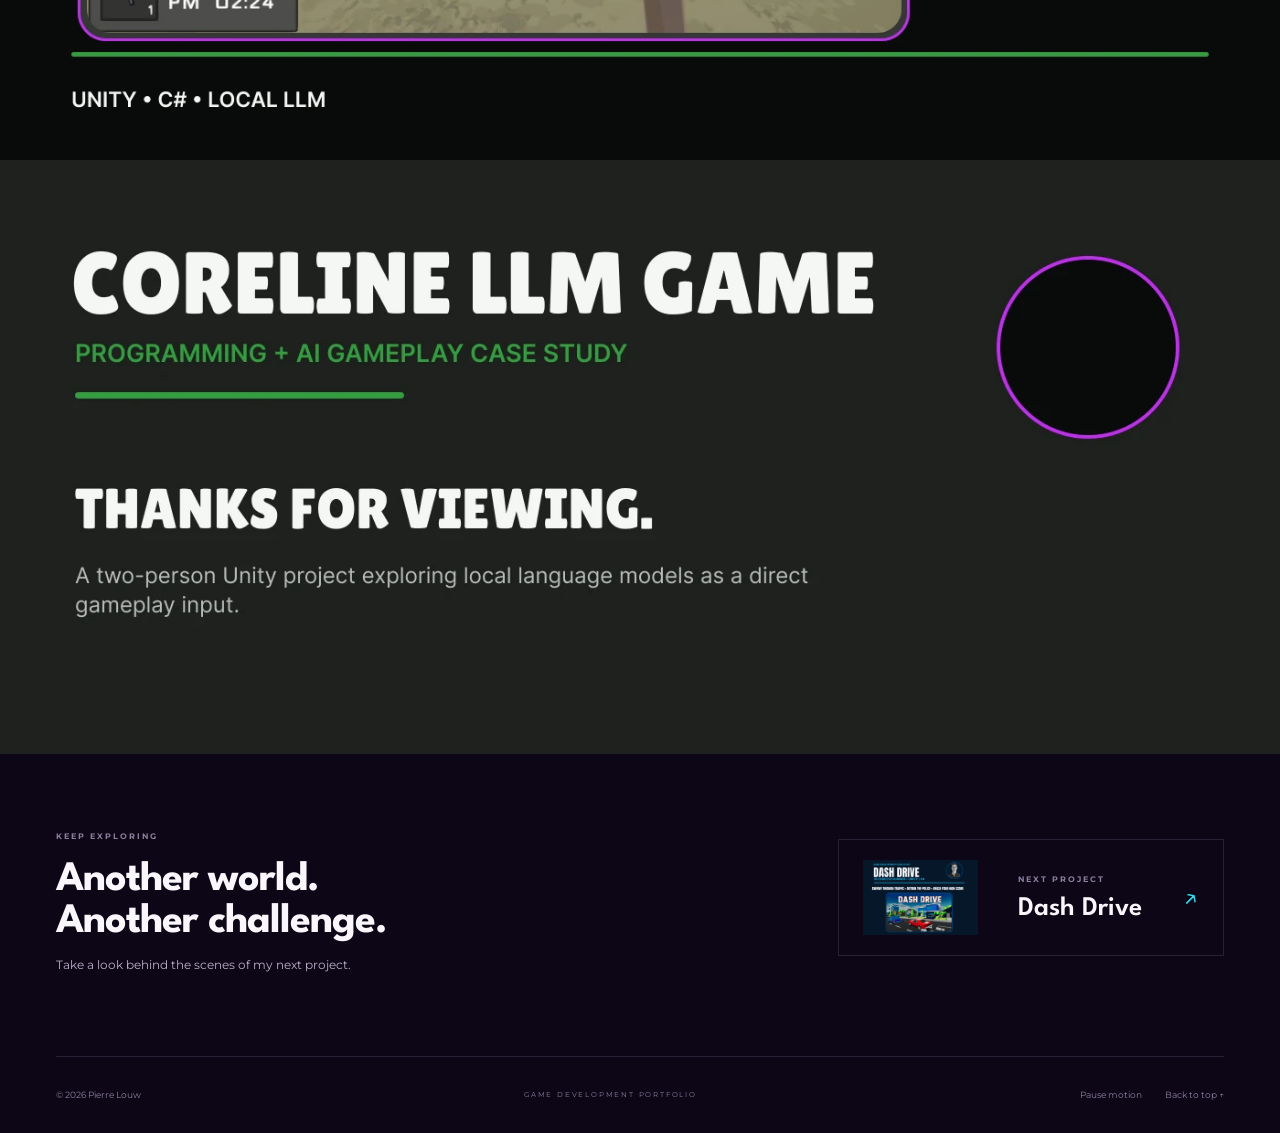
==== commit ede246fc: "Update project thumbnails, Dash Drive hero, and Coreline cover and robots artwork" ====
--- a/projects/coreline.html
+++ b/projects/coreline.html
@@ -1,12 +1,12 @@
 <!doctype html>
-<html lang="en" class="project-document"><head><meta charset="utf-8"><meta name="viewport" content="width=device-width, initial-scale=1"><meta name="theme-color" content="#130821"><title>Coreline — Pierre Louw</title><meta name="description" content="A mining game where natural-language instructions become robot actions. Built in Unity with a local Ollama language model."><link rel="canonical" href="https://fate2664.github.io/projects/coreline.html"><meta property="og:title" content="Coreline — Pierre Louw"><meta property="og:description" content="A mining game where natural-language instructions become robot actions. Built in Unity with a local Ollama language model."><meta property="og:type" content="article"><meta property="og:url" content="https://fate2664.github.io/projects/coreline.html"><meta property="og:image" content="https://fate2664.github.io/assets/images/coreline-thumbnail.webp"><link rel="icon" href="../assets/images/favicon.svg" type="image/svg+xml"><link rel="preconnect" href="https://fonts.googleapis.com"><link rel="preconnect" href="https://fonts.gstatic.com" crossorigin><link href="https://fonts.googleapis.com/css2?family=League+Spartan:wght@400;500;600;700;800;900&family=Montserrat:wght@400;500;600;700;800&display=swap" rel="stylesheet"><link rel="stylesheet" href="../assets/css/styles.css"><script src="../assets/js/site.js" defer></script><script src="../assets/js/media.js" defer></script><script src="../assets/js/project.js" defer></script></head>
+<html lang="en" class="project-document"><head><meta charset="utf-8"><meta name="viewport" content="width=device-width, initial-scale=1"><meta name="theme-color" content="#130821"><title>Coreline — Pierre Louw</title><meta name="description" content="A mining game where natural-language instructions become robot actions. Built in Unity with a local Ollama language model."><link rel="canonical" href="https://fate2664.github.io/projects/coreline.html"><meta property="og:title" content="Coreline — Pierre Louw"><meta property="og:description" content="A mining game where natural-language instructions become robot actions. Built in Unity with a local Ollama language model."><meta property="og:type" content="article"><meta property="og:url" content="https://fate2664.github.io/projects/coreline.html"><meta property="og:image" content="https://fate2664.github.io/assets/images/coreline-thumbnail-20261111.webp"><link rel="icon" href="../assets/images/favicon.svg" type="image/svg+xml"><link rel="preconnect" href="https://fonts.googleapis.com"><link rel="preconnect" href="https://fonts.gstatic.com" crossorigin><link href="https://fonts.googleapis.com/css2?family=League+Spartan:wght@400;500;600;700;800;900&family=Montserrat:wght@400;500;600;700;800&display=swap" rel="stylesheet"><link rel="stylesheet" href="../assets/css/styles.css"><script src="../assets/js/site.js" defer></script><script src="../assets/js/media.js" defer></script><script src="../assets/js/project.js" defer></script></head>
 <body class="project-page"><a class="skip-link" href="#main">Skip to project</a>
 <header class="site-header"><div class="header-inner wrap"><a class="brand" href="../" aria-label="Pierre Louw home"><span class="brand-symbol" aria-hidden="true">P<span>L</span><i></i></span><span class="brand-name">PIERRE LOUW<span>GAME DEVELOPER</span></span></a><button class="menu-toggle" aria-expanded="false" aria-controls="main-nav" aria-label="Open navigation"><span></span><span></span></button><nav id="main-nav" aria-label="Main navigation"><a href="../#work">Work<span>01</span></a><a href="../#about">About<span>02</span></a><a href="../#contact" class="nav-contact">Let’s talk <span aria-hidden="true">↗</span></a></nav></div></header>
 <main id="main"><div class="project-header wrap"><a class="back-link" href="../#work">← ALL PROJECTS</a><div class="project-title-row"><div><p class="eyebrow"><span class="status-dot" aria-hidden="true"></span>AI & GAMEPLAY SYSTEMS</p><h1>Coreline<span class="cyan">.</span></h1><p class="project-intro">A mining game where natural-language instructions become robot actions. Built in Unity with a local Ollama language model.</p></div><div class="project-facts"><div><span>MY ROLE</span><strong>Programming & AI integration</strong></div><div><span>BUILT WITH</span><strong>Unity / C# / Ollama</strong></div></div></div></div>
 <div class="project-toolbar"><div class="wrap project-toolbar-inner"><label for="section-select"><span>EXPLORE</span><select id="section-select" aria-label="Jump to a project section"><option value="section-01">Cover</option><option value="section-02">Project overview</option><option value="section-03">Core gameplay loop</option><option value="section-04">Natural language becomes gameplay</option><option value="section-05">The robots</option><option value="section-06">Command & observe</option><option value="section-07">Crafting & progression</option><option value="section-08">Programming contribution</option><option value="section-09">The future</option><option value="section-10">Thanks for viewing</option></select></label></div><div class="reading-progress" aria-hidden="true"></div></div>
 
-<div class="gallery" data-project="coreline"><section class="art-section" id="section-01" data-title="Cover" data-width="1400" data-height="950" aria-label="Cover">
-  <div class="artwork" style="--section-ratio:1400/950"><img src="../assets/projects/coreline/section-01.webp" alt="Coreline — Cover." width="1400" height="950" loading="eager" decoding="async"><img class="media-overlay cover-overlay" src="../assets/images/coreline-menu.webp" alt="Coreline main menu at a forest campsite" width="733" height="413"></div>
+<div class="gallery" data-project="coreline"><section class="art-section" id="section-01" data-title="Cover" data-width="2048" data-height="1152" aria-label="Cover">
+  <div class="artwork" style="--section-ratio:2048/1152"><img src="../assets/projects/coreline/cover-20261111.webp" alt="Coreline — Cover." width="2048" height="1152" loading="eager" decoding="async"></div>
   <div class="section-copy"><h2>Cover</h2><p>GAME DEVELOPMENT CASE STUDY
 CORELINE LLM 
 GAME
@@ -107,7 +107,7 @@
    ...
 }
 THE LLM INTERPRETS INTENT. UNITY REMAINS IN CONTROL OF THE GAME STATE.</p></div></section><section class="art-section" id="section-05" data-title="The robots" data-width="1400" data-height="1600" aria-label="The robots">
-  <div class="artwork" style="--section-ratio:1400/1600"><img src="../assets/projects/coreline/section-05.webp" alt="Coreline — The robots." width="1400" height="1600" loading="lazy" decoding="async"><img class="media-overlay robot-mining" src="../assets/images/coreline-mining.webp" alt="Coreline gameplay still" loading="lazy"><img class="media-overlay robot-collection" src="../assets/images/coreline-collection.webp" alt="Coreline gameplay still" loading="lazy"><img class="media-overlay robot-scanning" src="../assets/images/coreline-scanning.webp" alt="Coreline gameplay still" loading="lazy"></div>
+  <div class="artwork" style="--section-ratio:1400/1600"><img src="../assets/projects/coreline/robots-20261111.webp" alt="Coreline — The robots." width="1400" height="1600" loading="lazy" decoding="async"></div>
   <div class="section-copy"><h2>The robots</h2><p>04 / THE ROBOTS
 THREE ROBOTS.
 THREE SPECIALISED ROLES.
@@ -191,5 +191,5 @@
 THANKS FOR VIEWING.
 A two-person Unity project exploring local language models as a direct 
 gameplay input.</p></div></section></div>
-<div class="project-next wrap"><div><p class="small-label">KEEP EXPLORING</p><h2>Another world.<br>Another challenge.</h2><p>Take a look behind the scenes of my next project.</p></div><a class="next-project-link" href="dash-drive.html"><img src="../assets/images/dash-drive-thumbnail.webp" alt="" width="115" height="75" loading="lazy"><span><span class="small-label">NEXT PROJECT</span><strong>Dash Drive</strong></span><span aria-hidden="true">↗</span></a></div></main>
+<div class="project-next wrap"><div><p class="small-label">KEEP EXPLORING</p><h2>Another world.<br>Another challenge.</h2><p>Take a look behind the scenes of my next project.</p></div><a class="next-project-link" href="dash-drive.html"><img src="../assets/images/dash-drive-thumbnail-20261111.webp" alt="" width="115" height="75" loading="lazy"><span><span class="small-label">NEXT PROJECT</span><strong>Dash Drive</strong></span><span aria-hidden="true">↗</span></a></div></main>
 <footer class="site-footer wrap"><p>© <span data-year>2026</span> Pierre Louw</p><span>GAME DEVELOPMENT PORTFOLIO</span><div><button class="motion-toggle" type="button" aria-pressed="false">Pause motion</button><a href="#main">Back to top ↑</a></div></footer></body></html>
--- a/assets/css/styles.css
+++ b/assets/css/styles.css
@@ -41,3 +41,6 @@
 @media(max-width:760px){.project-category{font-size:11px}.project-bottom{font-size:12px}.project-title-row{display:block}.project-facts{margin-top:24px}}
 @media(max-width:540px){.project-category{font-size:12px}.project-bottom{font-size:13px;gap:8px}.project-facts>div>span{font-size:11px}.project-facts>div>strong{font-size:13px}.project-meta{flex-wrap:wrap;align-items:center}}
 @media(prefers-reduced-motion:reduce){.button,.text-link,.back-link,nav a,.contact-email,.site-footer a,.motion-toggle,.next-project-link,.project-image img,.project-open,.project-index,.project-card h3>span{transition:none!important}}
+
+/* Project cards use their title/link affordance, without a circular overlay icon. */
+.project-card .project-open{display:none!important}
